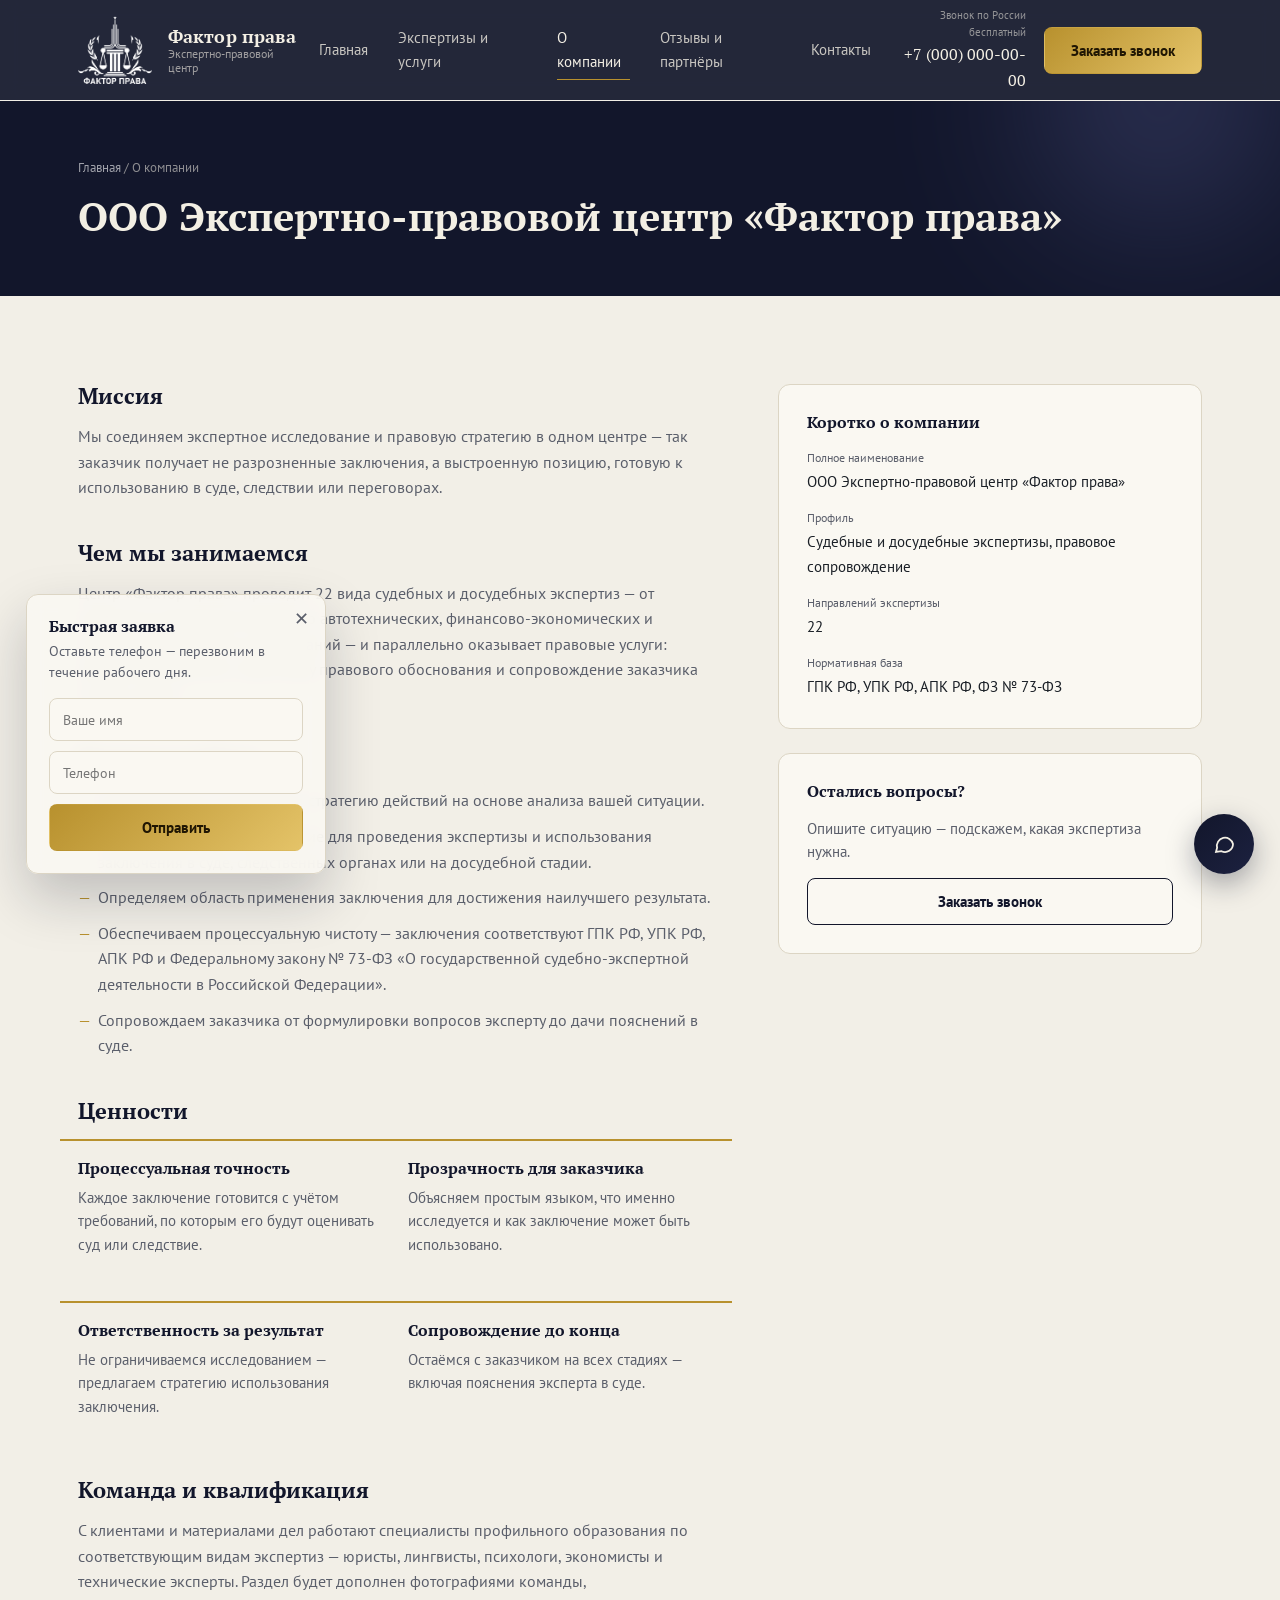
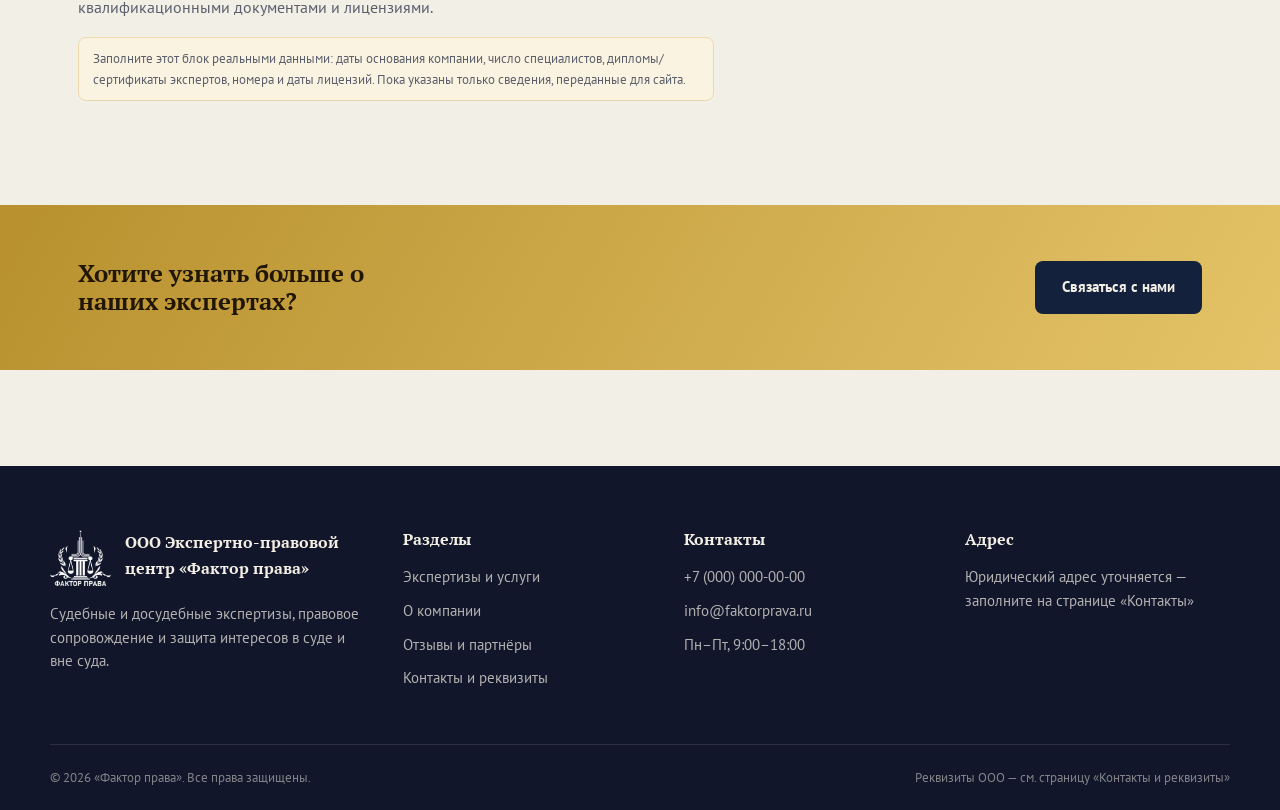
==== about.html @ ec9f04e1 "Add files via upload" ====
<!DOCTYPE html>
<html lang="ru">
<head>
<meta charset="UTF-8">
<meta name="viewport" content="width=device-width, initial-scale=1.0">
<title>О компании — Фактор права</title>
<meta name="description" content="ООО Экспертно-правовой центр «Фактор права» — миссия, ценности и подход к проведению экспертиз и правовому сопровождению.">
<link rel="icon" href="images/logo-black.png">
<link rel="preconnect" href="https://fonts.googleapis.com">
<link href="https://fonts.googleapis.com/css2?family=PT+Serif:wght@400;700&family=PT+Sans:wght@400;700&display=swap" rel="stylesheet">
<link rel="stylesheet" href="css/style.css">
</head>
<body>

<header class="site-header">
  <div class="container">
    <a href="index.html" class="brand">
      <img src="images/logo-white.png" alt="Фактор права">
      <span class="brand-text"><strong>Фактор права</strong><span>Экспертно-правовой центр</span></span>
    </a>
    <nav class="main-nav" id="main-nav">
      <a href="index.html">Главная</a>
      <a href="services.html">Экспертизы и услуги</a>
      <a href="about.html" aria-current="page">О компании</a>
      <a href="reviews.html">Отзывы и партнёры</a>
      <a href="contacts.html">Контакты</a>
      <button class="btn btn-seal nav-cta" data-open-call>Заказать звонок</button>
    </nav>
    <div class="header-actions">
      <div class="header-phone"><small>Звонок по России бесплатный</small>+7 (000) 000-00-00</div>
      <button class="btn btn-seal" data-open-call>Заказать звонок</button>
      <button class="nav-toggle" aria-label="Открыть меню" aria-expanded="false">☰</button>
    </div>
  </div>
</header>

<div class="page-hero">
  <div class="container">
    <div class="crumb"><a href="index.html" style="color:rgba(255,255,255,.6)">Главная</a> / О компании</div>
    <h1>ООО Экспертно-правовой центр «Фактор права»</h1>
  </div>
</div>

<section>
  <div class="container content-grid">
    <div class="prose">
      <h2>Миссия</h2>
      <p>Мы соединяем экспертное исследование и правовую стратегию в одном центре — так заказчик получает не разрозненные заключения, а выстроенную позицию, готовую к использованию в суде, следствии или переговорах.</p>

      <h2>Чем мы занимаемся</h2>
      <p>Центр «Фактор права» проводит 22 вида судебных и досудебных экспертиз — от правового анализа договоров до автотехнических, финансово-экономических и судебно-медицинских исследований — и параллельно оказывает правовые услуги: разработку стратегии, подготовку правового обоснования и сопровождение заказчика на всех этапах.</p>

      <h2>Подход к работе</h2>
      <ul>
        <li>Разрабатываем оптимальную стратегию действий на основе анализа вашей ситуации.</li>
        <li>Готовим правовое обоснование для проведения экспертизы и использования заключения в суде, следственных органах или на досудебной стадии.</li>
        <li>Определяем область применения заключения для достижения наилучшего результата.</li>
        <li>Обеспечиваем процессуальную чистоту — заключения соответствуют ГПК РФ, УПК РФ, АПК РФ и Федеральному закону № 73-ФЗ «О государственной судебно-экспертной деятельности в Российской Федерации».</li>
        <li>Сопровождаем заказчика от формулировки вопросов эксперту до дачи пояснений в суде.</li>
      </ul>

      <h2>Ценности</h2>
      <div class="values-grid">
        <div class="value-card"><h4>Процессуальная точность</h4><p>Каждое заключение готовится с учётом требований, по которым его будут оценивать суд или следствие.</p></div>
        <div class="value-card"><h4>Прозрачность для заказчика</h4><p>Объясняем простым языком, что именно исследуется и как заключение может быть использовано.</p></div>
        <div class="value-card"><h4>Ответственность за результат</h4><p>Не ограничиваемся исследованием — предлагаем стратегию использования заключения.</p></div>
        <div class="value-card"><h4>Сопровождение до конца</h4><p>Остаёмся с заказчиком на всех стадиях — включая пояснения эксперта в суде.</p></div>
      </div>

      <h2>Команда и квалификация</h2>
      <p>С клиентами и материалами дел работают специалисты профильного образования по соответствующим видам экспертиз — юристы, лингвисты, психологи, экономисты и технические эксперты. Раздел будет дополнен фотографиями команды, квалификационными документами и лицензиями.</p>
      <p class="placeholder-note">Заполните этот блок реальными данными: даты основания компании, число специалистов, дипломы/сертификаты экспертов, номера и даты лицензий. Пока указаны только сведения, переданные для сайта.</p>
    </div>

    <aside>
      <div class="side-card">
        <h3>Коротко о компании</h3>
        <dl>
          <dt>Полное наименование</dt>
          <dd>ООО Экспертно-правовой центр «Фактор права»</dd>
          <dt>Профиль</dt>
          <dd>Судебные и досудебные экспертизы, правовое сопровождение</dd>
          <dt>Направлений экспертизы</dt>
          <dd>22</dd>
          <dt>Нормативная база</dt>
          <dd>ГПК РФ, УПК РФ, АПК РФ, ФЗ № 73-ФЗ</dd>
        </dl>
      </div>
      <div class="side-card">
        <h3>Остались вопросы?</h3>
        <p style="color:var(--text-soft); font-size:.92rem; margin-bottom:14px;">Опишите ситуацию — подскажем, какая экспертиза нужна.</p>
        <button class="btn btn-outline btn-block" data-open-call>Заказать звонок</button>
      </div>
    </aside>
  </div>
</section>

<section class="cta-strip">
  <div class="container">
    <h2>Хотите узнать больше о наших экспертах?</h2>
    <a href="contacts.html" class="btn btn-primary" style="background:#14213D;">Связаться с нами</a>
  </div>
</section>

<footer class="site-footer">
  <div class="container footer-top">
    <div>
      <div class="footer-brand">
        <img src="images/logo-white.png" alt="Фактор права">
        <strong>ООО Экспертно-правовой центр «Фактор права»</strong>
      </div>
      <p>Судебные и досудебные экспертизы, правовое сопровождение и защита интересов в суде и вне суда.</p>
    </div>
    <div>
      <h4>Разделы</h4>
      <ul>
        <li><a href="services.html">Экспертизы и услуги</a></li>
        <li><a href="about.html">О компании</a></li>
        <li><a href="reviews.html">Отзывы и партнёры</a></li>
        <li><a href="contacts.html">Контакты и реквизиты</a></li>
      </ul>
    </div>
    <div>
      <h4>Контакты</h4>
      <ul>
        <li>+7 (000) 000-00-00</li>
        <li>info@faktorprava.ru</li>
        <li>Пн–Пт, 9:00–18:00</li>
      </ul>
    </div>
    <div>
      <h4>Адрес</h4>
      <ul><li>Юридический адрес уточняется — заполните на странице «Контакты»</li></ul>
    </div>
  </div>
  <div class="container footer-bottom">
    <span>© 2026 «Фактор права». Все права защищены.</span>
    <span>Реквизиты ООО — см. страницу «Контакты и реквизиты»</span>
  </div>
</footer>

<div class="floating-contact" id="floating-contact">
  <button class="floating-contact-close" id="floating-contact-close" aria-label="Скрыть форму">✕</button>
  <h4>Быстрая заявка</h4>
  <p>Оставьте телефон — перезвоним в течение рабочего дня.</p>
  <form data-demo-form>
    <input type="text" name="name" placeholder="Ваше имя" required>
    <input type="tel" name="phone" placeholder="Телефон" required>
    <button class="btn btn-seal btn-block" type="submit">Отправить</button>
    <div class="form-success"></div>
  </form>
</div>
<button class="floating-contact-tab" id="floating-contact-tab">
  <span class="dot"></span> Оставить заявку
</button>

<div class="quick-dock">
  <div class="chat-panel" id="chat-panel">
    <div class="chat-head">
      <div><strong>Фактор права</strong><span>Обычно отвечаем в течение часа</span></div>
      <button class="chat-close" id="chat-close" aria-label="Закрыть чат">✕</button>
    </div>
    <div class="chat-body">
      <div class="chat-bubble">Здравствуйте! Готовы ответить на вопросы о компании и экспертах.</div>
      <div class="chat-quick">
        <button type="button" id="chat-ask-btn">Задать вопрос</button>
        <button type="button" onclick="location.href='contacts.html'">Телефон и адрес</button>
      </div>
      <form class="chat-callform form-light" id="chat-callform" data-demo-form>
        <div class="field"><label for="c-name">Имя</label><input id="c-name" name="name" required></div>
        <div class="field"><label for="c-phone">Телефон</label><input id="c-phone" name="phone" type="tel" required></div>
        <div class="field"><label for="c-msg">Вопрос</label><textarea id="c-msg" name="message" rows="3"></textarea></div>
        <button class="btn btn-primary btn-block" type="submit">Отправить</button>
        <div class="form-success"></div>
      </form>
    </div>
  </div>
  <button class="dock-btn" id="chat-toggle" aria-label="Открыть чат с центром «Фактор права»">
    <svg width="24" height="24" viewBox="0 0 24 24" fill="none" stroke="currentColor" stroke-width="1.8"><path d="M21 12a8 8 0 0 1-11.5 7.2L4 20l1.1-4.2A8 8 0 1 1 21 12Z"/></svg>
  </button>
</div>

<dialog class="modal" id="call-dialog">
  <div class="modal-inner">
    <div class="modal-head"><h3>Заказать звонок</h3><button class="modal-close" data-close-call aria-label="Закрыть">✕</button></div>
    <p class="modal-lede">Оставьте номер — перезвоним в удобное время.</p>
    <form data-demo-form class="form-light">
      <div class="field"><label for="m-name">Имя</label><input id="m-name" name="name" required></div>
      <div class="field"><label for="m-phone">Телефон</label><input id="m-phone" name="phone" type="tel" required></div>
      <div class="field"><label for="m-time">Удобное время</label><input id="m-time" name="time" placeholder="Например, после 15:00"></div>
      <button class="btn btn-seal btn-block" type="submit">Заказать звонок</button>
      <div class="form-success"></div>
    </form>
  </div>
</dialog>

<script src="js/main.js"></script>
</body>
</html>
---- css/style.css ----
/* =========================================================
   ФАКТОР ПРАВА — design tokens (v2: modernized)
   Ink/ivory/seal + a cool violet accent for a two-tone,
   less monochrome palette. Warm ivory replaces flat white
   on every surface. Motion is used sparingly: a slow gradient
   drift in the hero, on-scroll reveals, and a lifted-card
   hover language.
   ========================================================= */

:root{
  --ink:        #12162B;   /* deep indigo-ink — primary */
  --ink-2:      #1C2140;   /* secondary dark surface */
  --ink-3:      #4B5170;   /* muted ink-grey — supporting text */
  --paper:      #F2EFE7;   /* warm paper background */
  --paper-2:    #E8E3D6;   /* deeper paper, for panels */
  --surface:    #FAF8F2;   /* warm ivory — replaces flat white on cards */
  --line:       #DCD5C4;   /* hairline rule */
  --text:       #1B2027;   /* body ink */
  --text-soft:  #5B5F6B;   /* secondary body text */
  --seal:       #B8912E;   /* bronze/gold seal accent */
  --seal-light: #E4C368;
  --seal-dark:  #8F6E1F;
  --accent:     #5B62B8;   /* cool violet-indigo — secondary accent */
  --accent-light: #8890E0;
  --cream:      #F3EFE4;   /* warm off-white for text on dark surfaces */

  --serif: "PT Serif", "Georgia", serif;
  --sans:  "PT Sans", "Arial", sans-serif;

  --container: 1180px;
  --radius: 12px;
  --radius-sm: 8px;
}

*, *::before, *::after{ box-sizing: border-box; }
html{ scroll-behavior: smooth; }
body{
  margin:0;
  font-family: var(--sans);
  color: var(--text);
  background: var(--paper);
  line-height: 1.6;
  -webkit-font-smoothing: antialiased;
}
img{ max-width:100%; display:block; }
a{ color: inherit; text-decoration:none; }
ul{ margin:0; padding:0; list-style:none; }
h1,h2,h3,h4{ font-family: var(--serif); font-weight:700; margin:0; color: var(--ink); line-height:1.2; }
p{ margin:0 0 1em; }
p:last-child{ margin-bottom:0; }

:focus-visible{
  outline: 2px solid var(--seal);
  outline-offset: 3px;
}

@media (prefers-reduced-motion: reduce){
  *{ animation-duration: 0.001ms !important; transition-duration: 0.001ms !important; scroll-behavior:auto !important; }
}

.container{
  max-width: var(--container);
  margin: 0 auto;
  padding: 0 28px;
}

.eyebrow-num{
  font-family: var(--serif);
  color: var(--seal);
  font-size: 0.95rem;
  letter-spacing: 0.02em;
}

/* ---------- Scroll reveal (JS adds .reveal on load, .is-visible on intersect) ---------- */
.reveal{
  opacity: 0;
  transform: translateY(22px);
  transition: opacity .6s ease, transform .6s ease;
}
.reveal.is-visible{ opacity:1; transform:none; }
@media print{ .reveal{ opacity:1 !important; transform:none !important; } }

/* ---------- Buttons ---------- */
.btn{
  display:inline-flex;
  align-items:center;
  gap:10px;
  padding: 13px 26px;
  border-radius: var(--radius-sm);
  font-family: var(--sans);
  font-size: 0.95rem;
  font-weight: 700;
  border: 1px solid transparent;
  cursor:pointer;
  transition: background .18s ease, color .18s ease, border-color .18s ease, transform .18s ease, box-shadow .18s ease;
  white-space: nowrap;
}
.btn-primary{ background: linear-gradient(135deg, var(--ink), var(--ink-2)); color: var(--cream); }
.btn-primary:hover{ transform: translateY(-2px); box-shadow: 0 10px 24px rgba(18,22,43,.28); }
.btn-seal{ background: linear-gradient(135deg, var(--seal), var(--seal-light)); color: #201603; }
.btn-seal:hover{ transform: translateY(-2px); box-shadow: 0 10px 24px rgba(184,145,46,.35); }
.btn-outline{ background: transparent; color: var(--ink); border-color: var(--ink); }
.btn-outline:hover{ background: var(--ink); color: var(--cream); transform: translateY(-2px); }
.btn-outline-light{ background: transparent; color: var(--cream); border-color: rgba(243,239,228,.5); }
.btn-outline-light:hover{ background: rgba(243,239,228,.12); border-color: var(--cream); transform: translateY(-2px); }
.btn-block{ width:100%; justify-content:center; }

/* ---------- Header ---------- */
.site-header{
  position: sticky;
  top:0;
  z-index: 500;
  background: transparent;
  border-bottom: 1px solid rgba(243,239,228,.1);
}
/* Blur lives on a pseudo-element (not the header itself) so it doesn't
   become a containing block for the fixed-position mobile nav inside it. */
.site-header::before{
  content:"";
  position:absolute; inset:0; z-index:-1;
  background: rgba(18,22,43,.92);
  backdrop-filter: blur(10px);
}
.site-header .container{
  display:flex;
  align-items:center;
  justify-content:space-between;
  gap: 20px;
  height: 100px;
}
.brand{
  display:flex;
  align-items:center;
  gap:16px;
  color: var(--cream);
}
.brand img{ height: 68px; width:auto; transition: transform .25s ease; }
.brand:hover img{ transform: scale(1.04); }
.brand-text{ font-family: var(--serif); line-height:1.15; }
.brand-text strong{ display:block; font-size:1.15rem; letter-spacing:.01em; }
.brand-text span{ display:block; font-family: var(--sans); font-size: .74rem; color: rgba(243,239,228,.6); }

.main-nav{ display:flex; align-items:center; gap: 30px; }
.main-nav a{
  color: rgba(243,239,228,.8);
  font-size: .93rem;
  padding: 6px 0;
  border-bottom: 1px solid transparent;
  transition: color .15s ease, border-color .15s ease;
}
.main-nav a:hover, .main-nav a[aria-current="page"]{ color: var(--cream); border-color: var(--seal); }

.header-actions{ display:flex; align-items:center; gap: 18px; }
.header-phone{ color: var(--cream); font-family: var(--serif); font-size: 1.02rem; text-align:right; }
.header-phone small{ display:block; font-family: var(--sans); font-size:.68rem; color: rgba(243,239,228,.55); }

.nav-cta{ display:none; }

.nav-toggle{
  display:none;
  background:none; border:1px solid rgba(243,239,228,.4);
  width:44px; height:44px; border-radius: var(--radius-sm);
  color: var(--cream); font-size:1.3rem; cursor:pointer;
}

@media (max-width: 980px){
  .main-nav{
    position:fixed; inset: 100px 0 0 0;
    background: var(--ink);
    flex-direction:column;
    align-items:flex-start;
    padding: 28px;
    gap: 6px;
    transform: translateX(100%);
    transition: transform .25s ease;
    overflow-y:auto;
  }
  .main-nav.is-open{ transform: translateX(0); }
  .main-nav a{ width:100%; padding: 14px 0; border-bottom: 1px solid rgba(243,239,228,.1); font-size:1.05rem; }
  .header-phone{ display:none; }
  .header-actions .btn-seal{ display:none; }
  .nav-toggle{ display:block; }
  .brand-text{ display:none; }
  .nav-cta{ display:block !important; margin-top:22px; }
}

/* ---------- Footer ---------- */
.site-footer{
  background: var(--ink);
  color: rgba(243,239,228,.72);
  margin-top: 96px;
}
.footer-top{
  padding: 64px 0 44px;
  display:grid;
  grid-template-columns: 1.3fr 1fr 1fr 1.1fr;
  gap: 40px;
  border-bottom: 1px solid rgba(243,239,228,.12);
}
.footer-top h4{ color: var(--cream); font-size: 1rem; margin-bottom: 16px; }
.footer-brand{ display:flex; gap:14px; align-items:flex-start; margin-bottom: 16px; }
.footer-brand img{ height: 56px; }
.footer-brand strong{ display:block; color:var(--cream); font-family: var(--serif); }
.footer-top p{ font-size: .92rem; }
.footer-top ul li{ margin-bottom: 10px; font-size: .92rem; }
.footer-top ul a:hover{ color: var(--cream); }
.footer-bottom{
  padding: 22px 0;
  display:flex; justify-content:space-between; gap: 12px; flex-wrap:wrap;
  font-size: .82rem; color: rgba(243,239,228,.5);
}
@media (max-width: 900px){
  .footer-top{ grid-template-columns: 1fr 1fr; }
}
@media (max-width: 560px){
  .footer-top{ grid-template-columns: 1fr; }
}

/* ---------- Hero ---------- */
.hero{
  position:relative;
  background: var(--ink);
  color: var(--cream);
  overflow:hidden;
  padding: 96px 0 80px;
}
.hero::before, .hero::after{
  content:""; position:absolute; border-radius:50%;
  filter: blur(90px); opacity:.4; pointer-events:none; z-index:0;
  animation: heroDrift 22s ease-in-out infinite alternate;
}
.hero::before{
  width:460px; height:460px; top:-140px; left:-100px;
  background: radial-gradient(circle, var(--seal-light), transparent 70%);
}
.hero::after{
  width:420px; height:420px; bottom:-160px; right:6%;
  background: radial-gradient(circle, var(--accent-light), transparent 70%);
  animation-delay: -11s;
}
@keyframes heroDrift{
  from{ transform: translate(0,0) scale(1); }
  to{ transform: translate(50px, 34px) scale(1.18); }
}
.hero-motif{
  position:absolute; inset:0;
  opacity:.14;
  pointer-events:none;
  z-index:0;
  transition: transform .3s ease-out;
}
.hero-inner{
  position:relative;
  z-index:1;
  display:grid;
  grid-template-columns: 1.1fr 0.7fr;
  gap: 60px;
  align-items:end;
}
.hero-kicker{
  display:flex; align-items:center; gap: 12px;
  font-size:.85rem; color: rgba(243,239,228,.65);
  margin-bottom: 22px;
  padding-left: 2px;
}
.hero-kicker .rule{ width:36px; height:1px; background: var(--seal-light); }
.hero h1{
  color: var(--cream);
  font-size: clamp(2.1rem, 4vw, 3.1rem);
  max-width: 15ch;
  margin-bottom: 22px;
}
.hero-lede{
  color: rgba(243,239,228,.78);
  font-size: 1.08rem;
  max-width: 46ch;
  margin-bottom: 34px;
}
.hero-cta{ display:flex; gap: 16px; flex-wrap:wrap; margin-bottom: 44px;}
.hero-stats{
  display:flex; gap: 44px; border-top: 1px solid rgba(243,239,228,.16); padding-top: 26px;
}
.hero-stat b{ display:block; font-family: var(--serif); font-size: 1.7rem; color: var(--cream); background: linear-gradient(90deg, var(--seal-light), var(--cream)); -webkit-background-clip:text; background-clip:text; }
.hero-stat span{ font-size: .82rem; color: rgba(243,239,228,.58); }
.hero-panel{
  position: sticky;
  top: 118px;
  border: 1px solid rgba(243,239,228,.18);
  border-radius: var(--radius);
  padding: 30px;
  background: rgba(243,239,228,.06);
  backdrop-filter: blur(6px);
  box-shadow: 0 30px 60px rgba(0,0,0,.25);
}
.hero-panel h3{ color:var(--cream); font-size:1.15rem; margin-bottom:14px; }
.hero-panel p{ color: rgba(243,239,228,.7); font-size:.94rem; }
.hero-panel form{ margin-top: 18px; display:flex; flex-direction:column; gap:12px; }

@media (max-width: 900px){
  .hero-inner{ grid-template-columns: 1fr; }
  .hero-stats{ flex-wrap:wrap; row-gap:20px; }
  .hero-panel{ position:static; }
}

/* ---------- Section scaffolding ---------- */
section{ padding: 88px 0; }
.section-head{
  display:flex; justify-content:space-between; align-items:flex-end; gap: 30px;
  margin-bottom: 48px;
}
.section-head h2{ font-size: clamp(1.6rem, 2.6vw, 2.1rem); max-width: 20ch; }
.section-lede{ color: var(--text-soft); max-width: 42ch; font-size: 1rem; }
.section-dark{ background: var(--ink-2); color: rgba(243,239,228,.86); }
.section-dark h2, .section-dark h3{ color: var(--cream); }
.section-dark .section-lede{ color: rgba(243,239,228,.62); }
.section-paper2{ background: var(--paper-2); }

@media (max-width: 760px){
  .section-head{ flex-direction:column; align-items:flex-start; gap:14px; }
}

/* ---------- Directions grid (home) ---------- */
.directions-grid{
  display:grid;
  grid-template-columns: repeat(3, 1fr);
  gap: 22px;
}
.direction-card{
  position:relative;
  overflow:hidden;
  background: var(--surface);
  border: 1px solid var(--line);
  border-radius: var(--radius);
  padding: 32px 28px;
  display:flex;
  flex-direction:column;
  gap: 16px;
  transition: transform .28s ease, box-shadow .28s ease, border-color .28s ease;
}
.direction-card::before{
  content:""; position:absolute; top:0; left:0; right:0; height:3px;
  background: linear-gradient(90deg, var(--seal), var(--accent));
  transform: scaleX(0); transform-origin:left; transition: transform .3s ease;
}
.direction-card:hover{
  transform: translateY(-6px);
  box-shadow: 0 22px 44px rgba(18,22,43,.14);
  border-color: transparent;
}
.direction-card:hover::before{ transform: scaleX(1); }
.direction-card .icon{ color: var(--seal); }
.direction-card h3{ font-size: 1.05rem; }
.direction-card p{ color: var(--text-soft); font-size: .92rem; }
.direction-card .go{ margin-top:auto; font-size: .84rem; color: var(--ink); font-weight:700; transition: gap .2s ease; }
@media (max-width: 860px){ .directions-grid{ grid-template-columns: repeat(2,1fr);} }
@media (max-width: 560px){ .directions-grid{ grid-template-columns: 1fr;} }

/* ---------- Advantages ---------- */
.advantages{
  display:grid; grid-template-columns: repeat(5, 1fr); gap: 0;
  border-top:1px solid rgba(243,239,228,.15);
}
.advantage{
  padding: 30px 22px 0;
  border-left: 1px solid rgba(243,239,228,.15);
  transition: transform .25s ease;
}
.advantage:hover{ transform: translateY(-4px); }
.advantage:first-child{ border-left:none; padding-left:0; }
.advantage .num{ font-family: var(--serif); color: var(--seal-light); font-size:1.1rem; display:block; margin-bottom:14px; }
.advantage h4{ color:var(--cream); font-size:.98rem; margin-bottom:10px; }
.advantage p{ font-size:.88rem; color: rgba(243,239,228,.6); }
@media (max-width: 980px){ .advantages{ grid-template-columns: repeat(2,1fr); } .advantage{border-left:none; border-top:1px solid rgba(243,239,228,.15); padding:26px 0 0;} }

/* ---------- Testimonials ---------- */
.testimonials{ display:grid; grid-template-columns: repeat(3,1fr); gap: 28px; }
.testimonial{
  background: var(--surface); border: 1px solid var(--line); border-radius: var(--radius); padding: 30px;
  transition: transform .25s ease, box-shadow .25s ease;
}
.testimonial:hover{ transform: translateY(-4px); box-shadow: 0 18px 36px rgba(18,22,43,.1); }
.testimonial p{ font-size: .95rem; color: var(--text); font-style:italic; margin-bottom: 20px; }
.testimonial-author{ display:flex; justify-content:space-between; align-items:baseline; border-top: 1px solid var(--line); padding-top:14px; }
.testimonial-author strong{ font-family: var(--serif); font-size:.95rem; }
.testimonial-author span{ font-size:.8rem; color: var(--text-soft); }
@media (max-width: 900px){ .testimonials{ grid-template-columns: 1fr; } }

/* ---------- Registry list (services) ---------- */
.registry-nav{
  display:flex; flex-wrap:wrap; gap:10px 22px;
  padding: 18px 0 34px;
  border-bottom: 1px solid var(--line);
  margin-bottom: 10px;
}
.registry-nav a{ font-size:.86rem; color: var(--text-soft); border-bottom:1px solid transparent; transition: color .15s ease; }
.registry-nav a:hover{ color: var(--ink); border-color: var(--seal); }

.registry-group{ padding-top: 56px; }
.registry-group:first-of-type{ padding-top: 8px; }
.registry-group > h2{ font-size: 1.3rem; margin-bottom: 6px; }
.registry-group > .section-lede{ margin-bottom: 26px; }

.registry-item{
  border-bottom: 1px solid var(--line);
  transition: background .2s ease;
  border-radius: var(--radius-sm);
}
.registry-item:hover{ background: rgba(184,145,46,.05); }
.registry-item summary{
  list-style:none;
  cursor:pointer;
  padding: 26px 14px;
  margin: 0 -14px;
  display:grid;
  grid-template-columns: 64px 1fr 24px;
  gap: 22px;
  align-items:start;
}
.registry-item summary::-webkit-details-marker{ display:none; }
.registry-item .idx{ font-family: var(--serif); color: var(--seal); font-size: 1.15rem; }
.registry-item h3{ font-size: 1.08rem; margin-bottom: 8px; }
.registry-item .short{ color: var(--text-soft); font-size: .93rem; }
.registry-item .chev{
  width:24px; height:24px; border:1px solid var(--line); border-radius:50%;
  display:flex; align-items:center; justify-content:center; color: var(--ink);
  transition: transform .2s ease, background .2s ease;
  margin-top: 2px;
}
.registry-item[open] .chev{ transform: rotate(45deg); background: linear-gradient(135deg, var(--seal), var(--seal-light)); color:#201603; border-color: transparent; }
.registry-body{
  padding: 0 14px 32px 100px;
  margin: 0 -14px;
  display:grid;
  grid-template-columns: repeat(3, 1fr);
  gap: 26px;
  animation: fadeSlideIn .3s ease;
}
@keyframes fadeSlideIn{ from{ opacity:0; transform: translateY(-6px);} to{ opacity:1; transform:none; } }
.registry-body div h4{
  font-family: var(--sans); font-weight:700; font-size:.78rem; text-transform:none;
  color: var(--ink); margin-bottom:8px; letter-spacing:.01em;
}
.registry-body div h4 .tag{ color: var(--seal); }
.registry-body p{ font-size: .89rem; color: var(--text-soft); }

@media (max-width: 760px){
  .registry-item summary{ grid-template-columns: 40px 1fr 24px; gap:14px; }
  .registry-body{ grid-template-columns: 1fr; padding-left: 54px; gap:18px; }
}

/* ---------- Generic content page layout (about/contacts) ---------- */
.page-hero{
  background: var(--ink); color: var(--cream);
  padding: 56px 0;
  position: relative;
  overflow: hidden;
}
.page-hero::before{
  content:""; position:absolute; width:360px; height:360px; border-radius:50%;
  top:-180px; right:-60px; filter: blur(80px); opacity:.35;
  background: radial-gradient(circle, var(--accent-light), transparent 70%);
}
.page-hero .container{ position:relative; }
.page-hero .crumb{ font-size:.82rem; color: rgba(243,239,228,.55); margin-bottom:14px; }
.page-hero h1{ color: var(--cream); font-size: clamp(1.8rem, 3.4vw, 2.5rem); }

.content-grid{ display:grid; grid-template-columns: 1.5fr 1fr; gap: 64px; }
.content-grid .prose h2{ font-size:1.35rem; margin: 40px 0 14px; }
.content-grid .prose h2:first-child{ margin-top:0; }
.content-grid .prose p{ color: var(--text-soft); margin-bottom:16px; }
.content-grid .prose ul{ margin: 0 0 16px; }
.content-grid .prose li{ position:relative; padding-left:20px; color: var(--text-soft); margin-bottom:10px; }
.content-grid .prose li::before{ content:"—"; position:absolute; left:0; color: var(--seal); }

.side-card{ background: var(--surface); border:1px solid var(--line); border-radius: var(--radius); padding: 28px; margin-bottom: 24px; }
.side-card h3{ font-size: 1rem; margin-bottom: 16px; }
.side-card dl{ margin:0; }
.side-card dt{ font-size: .78rem; color: var(--text-soft); margin-top:14px; }
.side-card dt:first-child{ margin-top:0; }
.side-card dd{ margin:2px 0 0; font-size:.95rem; }
.placeholder-note{
  font-size:.82rem; color: var(--seal-dark); background: #FBF3E1; border:1px solid #ECD9AC;
  border-radius: var(--radius-sm);
  padding:10px 14px; margin-top:16px;
}

@media (max-width: 900px){ .content-grid{ grid-template-columns: 1fr; } }

/* Team/values grid on about */
.values-grid{ display:grid; grid-template-columns: repeat(2,1fr); gap: 24px; margin-top: 8px;}
.value-card{
  border-top: 2px solid var(--seal); padding: 18px 18px 4px; margin: 0 -18px;
  border-radius: 0 0 var(--radius-sm) var(--radius-sm);
  transition: background .2s ease;
}
.value-card:hover{ background: rgba(184,145,46,.06); }
.value-card h4{ font-size: 1rem; margin-bottom: 8px; }
.value-card p{ color: var(--text-soft); font-size: .92rem; }
@media (max-width: 640px){ .values-grid{ grid-template-columns: 1fr; } }

/* ---------- Forms ---------- */
.field{ display:flex; flex-direction:column; gap:6px; }
.field label{ font-size:.8rem; color: rgba(243,239,228,.7); }
.field input, .field textarea, .field select{
  background: rgba(243,239,228,.07);
  border: 1px solid rgba(243,239,228,.28);
  color: var(--cream);
  padding: 12px 14px;
  font-family: var(--sans);
  font-size: .92rem;
  border-radius: var(--radius-sm);
}
.field input::placeholder, .field textarea::placeholder{ color: rgba(243,239,228,.4); }
.field input:focus, .field textarea:focus, .field select:focus{ outline:2px solid var(--seal-light); border-color: var(--seal-light); }

/* Light-surface form variant (used on ivory cards) */
.form-light .field label{ color: var(--text-soft); }
.form-light .field input, .form-light .field textarea, .form-light .field select{
  background: var(--paper); border: 1px solid var(--line); color: var(--text);
}
.form-light .field input:focus, .form-light .field textarea:focus{ outline:2px solid var(--seal); border-color: var(--seal); }

.form-note{ font-size:.78rem; color: var(--text-soft); }
.form-success{
  display:none; background:#E9F2E7; border:1px solid #B9D8B9; color:#245A24;
  border-radius: var(--radius-sm);
  padding:12px 14px; font-size:.88rem; margin-top:14px;
}
.form-success.is-visible{ display:block; }

/* ---------- Contact form section (contacts page) ---------- */
.contact-form-panel{ background: var(--ink); color: var(--cream); padding: 44px; border-radius: var(--radius); }
.contact-form-panel h3{ color: var(--cream); margin-bottom:8px; }
.contact-form-panel .section-lede{ color: rgba(243,239,228,.62); margin-bottom: 26px; }
.form-grid{ display:grid; grid-template-columns: 1fr 1fr; gap: 18px; }
.form-grid .full{ grid-column: 1 / -1; }
@media (max-width:640px){ .form-grid{ grid-template-columns: 1fr; } .contact-form-panel{ padding: 28px 22px; } }

/* ---------- Map placeholder ---------- */
.map-placeholder{
  height: 340px; border: 1px solid var(--line); border-radius: var(--radius); background:
    repeating-linear-gradient(45deg, var(--paper-2), var(--paper-2) 10px, var(--paper) 10px, var(--paper) 20px);
  display:flex; align-items:center; justify-content:center; color: var(--text-soft); font-size:.9rem; text-align:center; padding: 20px;
}

/* ---------- CTA strip ---------- */
.cta-strip{
  background: linear-gradient(120deg, var(--seal), var(--seal-light));
  color:#201603; padding: 54px 0; text-align:left;
}
.cta-strip .container{ display:flex; align-items:center; justify-content:space-between; gap:24px; flex-wrap:wrap; }
.cta-strip h2{ color:#201603; font-size:1.5rem; max-width:24ch; }
@media (max-width:760px){ .cta-strip .container{ flex-direction:column; align-items:flex-start; } }

/* ---------- Floating quick-contact + chat widget ---------- */
.quick-dock{
  position: fixed; right: 26px; bottom: 26px; z-index: 600;
  display:flex; flex-direction:column; align-items:flex-end; gap:12px;
}
.dock-btn{
  width:60px; height:60px; border-radius:50%;
  background: linear-gradient(135deg, var(--ink), var(--ink-2)); color: var(--cream);
  display:flex; align-items:center; justify-content:center;
  border:none; cursor:pointer; box-shadow: 0 10px 28px rgba(18,22,43,.35);
  transition: transform .2s ease, box-shadow .2s ease;
}
.dock-btn:hover{ transform: translateY(-3px) scale(1.04); box-shadow: 0 16px 34px rgba(18,22,43,.4); }

.chat-panel{
  position: fixed; right: 26px; bottom: 100px; z-index: 601;
  width: 340px; max-width: calc(100vw - 40px);
  background: var(--surface); border:1px solid var(--line); border-radius: var(--radius);
  box-shadow: 0 24px 60px rgba(18,22,43,.28);
  display:none; flex-direction:column; overflow:hidden;
  transform: translateY(12px); opacity:0; transition: transform .22s ease, opacity .22s ease;
}
.chat-panel.is-open{ display:flex; transform:none; opacity:1; }
.chat-head{
  background: linear-gradient(135deg, var(--ink), var(--ink-2)); color: var(--cream); padding: 16px 18px;
  display:flex; align-items:center; justify-content:space-between; gap:10px;
}
.chat-head strong{ font-family: var(--serif); font-size: .98rem; display:block; }
.chat-head span{ font-size:.76rem; color: rgba(243,239,228,.6); }
.chat-close{ background:none; border:none; color: var(--cream); font-size:1.2rem; cursor:pointer; line-height:1; }
.chat-body{ padding: 18px; display:flex; flex-direction:column; gap:14px; max-height: 60vh; overflow-y:auto; }
.chat-bubble{ background: var(--paper-2); padding: 12px 14px; font-size:.88rem; border-radius: 4px var(--radius) var(--radius) var(--radius); max-width: 92%; }
.chat-quick{ display:flex; flex-wrap:wrap; gap:8px; }
.chat-quick button{
  background: var(--surface); border:1px solid var(--line); padding: 8px 12px; font-size:.8rem; cursor:pointer; border-radius: 20px;
  color: var(--ink); transition: border-color .15s ease, color .15s ease;
}
.chat-quick button:hover{ border-color: var(--seal); color: var(--seal-dark); }
.chat-callform{ display:none; flex-direction:column; gap:10px; }
.chat-callform.is-visible{ display:flex; }

/* ---------- Floating contact card (persistent, opposite corner from chat) ---------- */
.floating-contact{
  position: fixed; left: 26px; bottom: 26px; z-index: 599;
  width: 300px; max-width: calc(100vw - 40px);
  background: rgba(250,248,242,.92); backdrop-filter: blur(10px);
  border: 1px solid var(--line); border-radius: var(--radius);
  box-shadow: 0 24px 54px rgba(18,22,43,.22);
  padding: 22px;
  transform: translateY(24px) scale(.98); opacity:0; pointer-events:none;
  transition: transform .3s ease, opacity .3s ease;
}
.floating-contact.is-visible{ transform:none; opacity:1; pointer-events:auto; }
.floating-contact h4{ font-size: 1rem; margin-bottom:4px; }
.floating-contact p{ font-size:.85rem; color: var(--text-soft); margin-bottom:14px; }
.floating-contact-close{
  position:absolute; top:10px; right:10px; background:none; border:none; cursor:pointer;
  color: var(--text-soft); font-size:1.1rem; line-height:1; width:28px; height:28px;
}
.floating-contact form{ display:flex; flex-direction:column; gap:10px; }
.floating-contact input{
  background: var(--surface); border:1px solid var(--line); border-radius: var(--radius-sm);
  padding: 11px 13px; font-family: var(--sans); font-size:.9rem; color: var(--text);
}
.floating-contact input:focus{ outline:2px solid var(--seal); border-color: var(--seal); }

.floating-contact-tab{
  position: fixed; left: 26px; bottom: 26px; z-index: 598;
  background: linear-gradient(135deg, var(--seal), var(--seal-light)); color:#201603;
  border:none; border-radius: 999px; padding: 14px 22px 14px 18px;
  font-family: var(--sans); font-weight:700; font-size:.88rem; cursor:pointer;
  display:flex; align-items:center; gap:8px;
  box-shadow: 0 12px 30px rgba(184,145,46,.35);
  transform: translateY(0); opacity:1; transition: transform .3s ease, opacity .3s ease;
}
.floating-contact-tab.is-hidden{ transform: translateY(24px); opacity:0; pointer-events:none; }
.floating-contact-tab .dot{
  width:8px; height:8px; border-radius:50%; background:#201603; opacity:.55;
  animation: pulseDot 1.8s ease-in-out infinite;
}
@keyframes pulseDot{ 0%,100%{ opacity:.35; transform:scale(1);} 50%{ opacity:.9; transform:scale(1.3);} }

@media (max-width: 640px){
  .floating-contact, .floating-contact-tab{ left: 16px; bottom: 16px; }
  .floating-contact{ width: calc(100vw - 32px); }
}

/* ---------- Dialog (order-a-call) ---------- */
dialog.modal{
  border:none; padding:0; max-width: 420px; width: calc(100vw - 40px);
  border-radius: var(--radius);
  box-shadow: 0 30px 70px rgba(18,22,43,.4);
}
dialog.modal::backdrop{ background: rgba(18,22,43,.6); backdrop-filter: blur(2px); }
.modal-inner{ background: var(--surface); padding: 32px; border-radius: var(--radius); }
.modal-head{ display:flex; justify-content:space-between; align-items:flex-start; margin-bottom: 6px; gap: 16px;}
.modal-head h3{ font-size: 1.2rem; }
.modal-close{ background:none; border:none; font-size:1.3rem; cursor:pointer; color: var(--text-soft); line-height:1; }
.modal-lede{ color: var(--text-soft); font-size:.9rem; margin-bottom: 20px; }
.modal-inner form{ display:flex; flex-direction:column; gap:14px; }

/* ---------- Utility ---------- */
.text-center{ text-align:center; }
.mt-0{ margin-top:0; }
.small-print{ font-size:.78rem; color: var(--text-soft); }
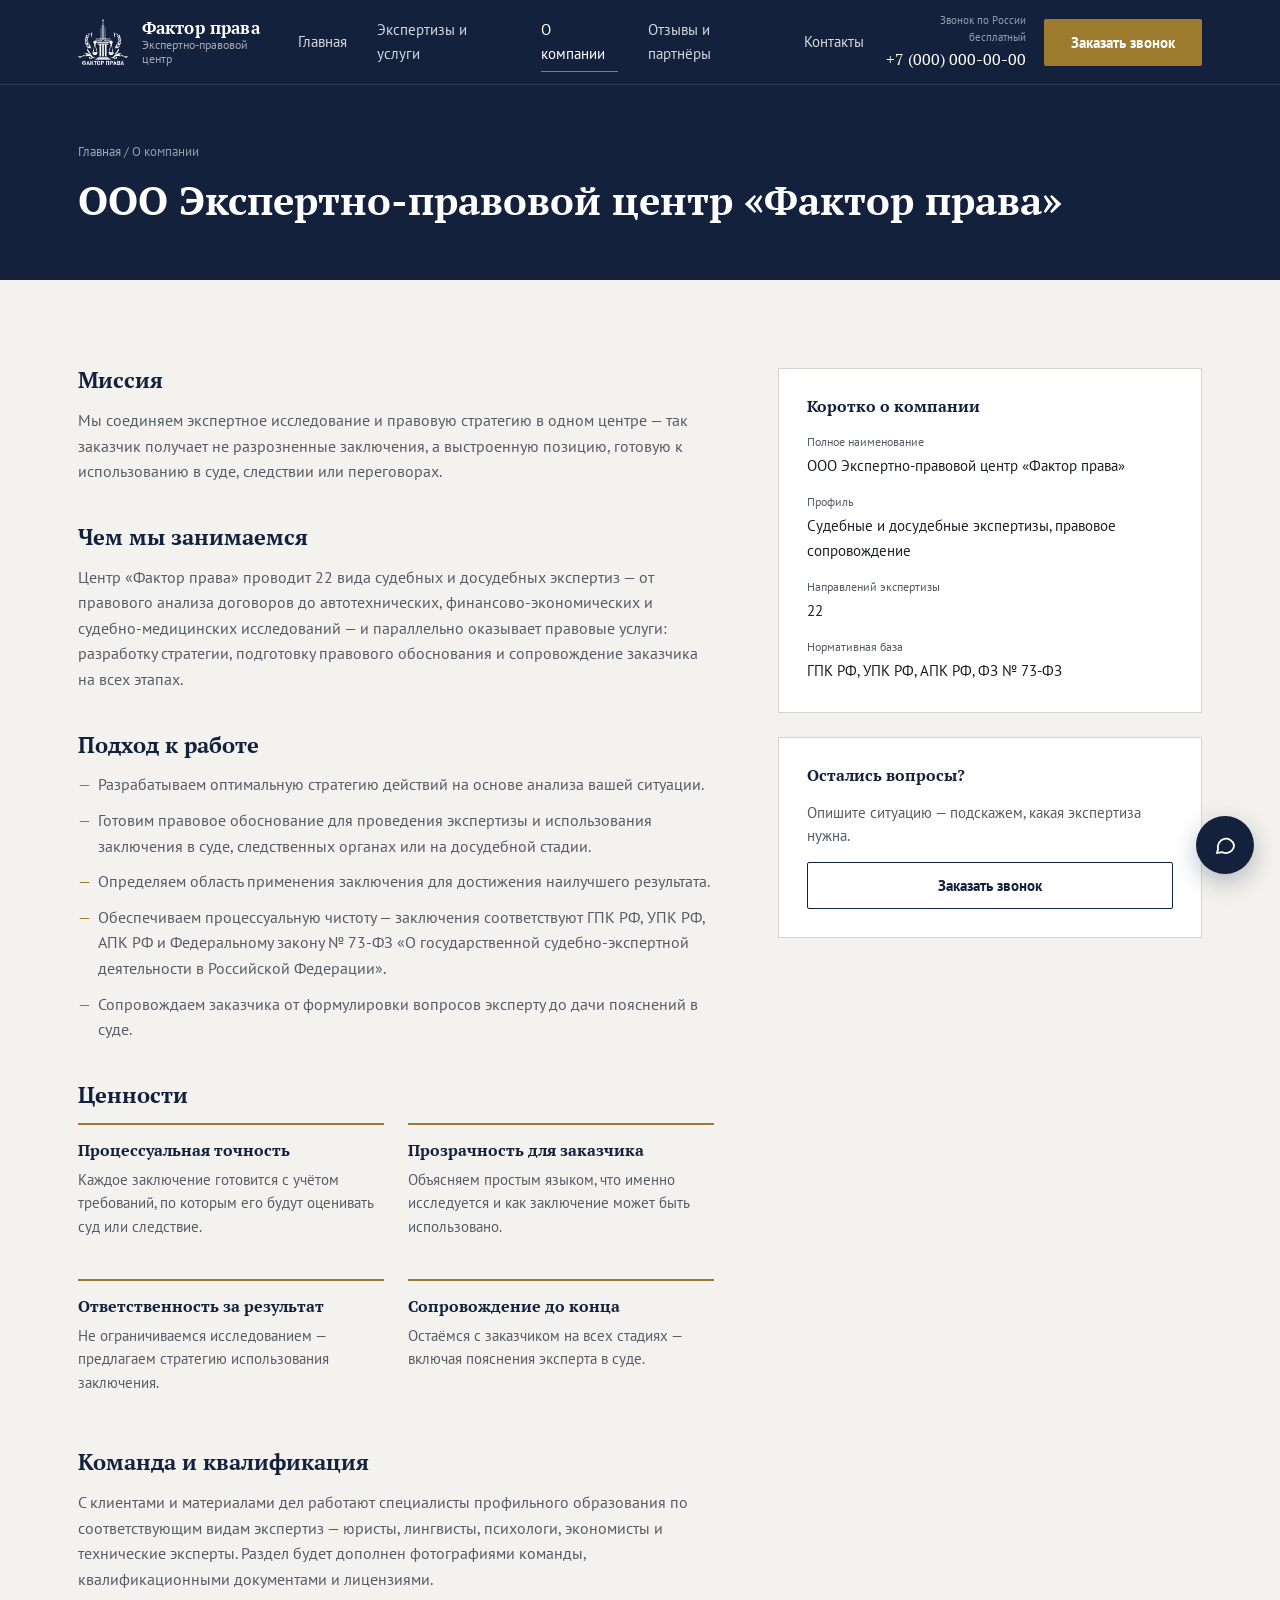
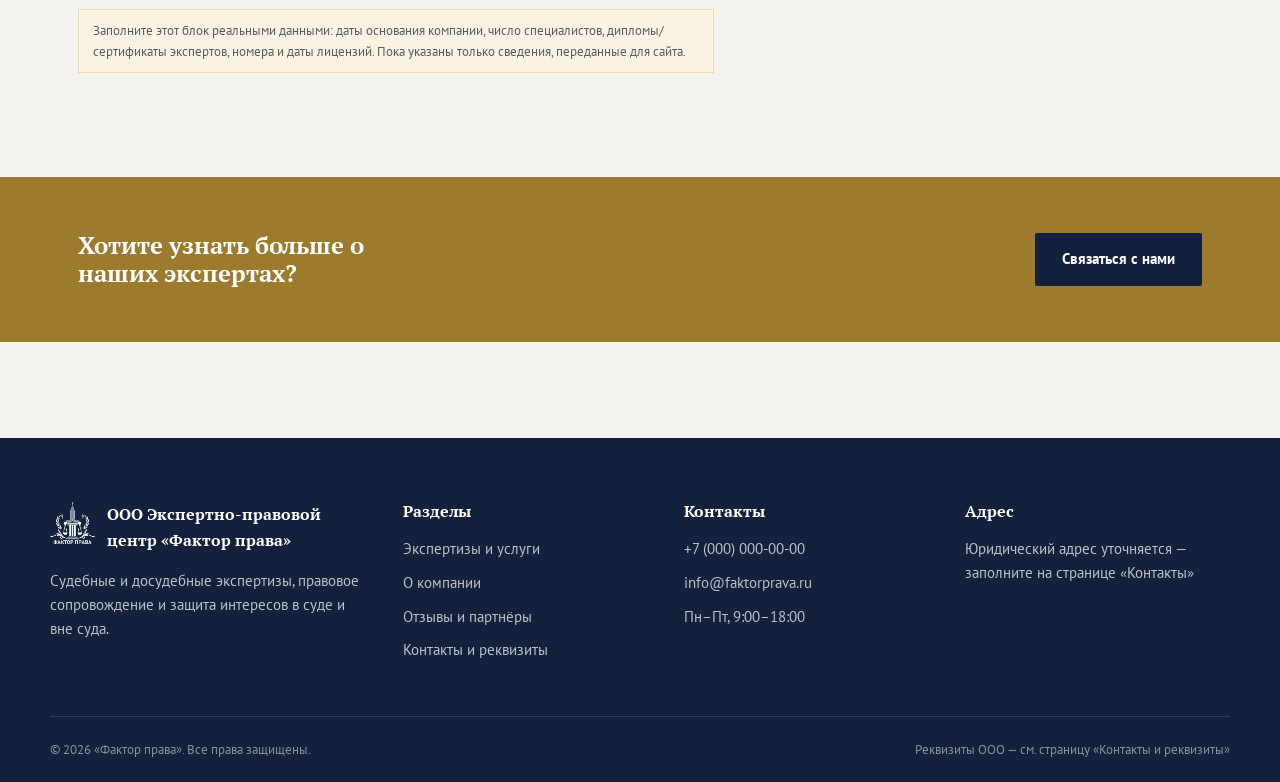
==== commit 60f42639: "Add files via upload Signed-off-by: basil <mataba75@gmail.com>" ====
--- a/about.html
+++ b/about.html
@@ -139,21 +139,6 @@
   </div>
 </footer>
 
-<div class="floating-contact" id="floating-contact">
-  <button class="floating-contact-close" id="floating-contact-close" aria-label="Скрыть форму">✕</button>
-  <h4>Быстрая заявка</h4>
-  <p>Оставьте телефон — перезвоним в течение рабочего дня.</p>
-  <form data-demo-form>
-    <input type="text" name="name" placeholder="Ваше имя" required>
-    <input type="tel" name="phone" placeholder="Телефон" required>
-    <button class="btn btn-seal btn-block" type="submit">Отправить</button>
-    <div class="form-success"></div>
-  </form>
-</div>
-<button class="floating-contact-tab" id="floating-contact-tab">
-  <span class="dot"></span> Оставить заявку
-</button>
-
 <div class="quick-dock">
   <div class="chat-panel" id="chat-panel">
     <div class="chat-head">
--- a/css/style.css
+++ b/css/style.css
@@ -1,35 +1,28 @@
 /* =========================================================
-   ФАКТОР ПРАВА — design tokens (v2: modernized)
-   Ink/ivory/seal + a cool violet accent for a two-tone,
-   less monochrome palette. Warm ivory replaces flat white
-   on every surface. Motion is used sparingly: a slow gradient
-   drift in the hero, on-scroll reveals, and a lifted-card
-   hover language.
+   ФАКТОР ПРАВА — design tokens
+   Ink/paper/seal palette drawn from the company's own mark:
+   a column, scales and a laurel — an official, documentary
+   register rather than a generic corporate template.
    ========================================================= */
 
 :root{
-  --ink:        #12162B;   /* deep indigo-ink — primary */
-  --ink-2:      #1C2140;   /* secondary dark surface */
-  --ink-3:      #4B5170;   /* muted ink-grey — supporting text */
-  --paper:      #F2EFE7;   /* warm paper background */
-  --paper-2:    #E8E3D6;   /* deeper paper, for panels */
-  --surface:    #FAF8F2;   /* warm ivory — replaces flat white on cards */
-  --line:       #DCD5C4;   /* hairline rule */
+  --ink:        #14213D;   /* deep navy — primary */
+  --ink-2:      #2B3A54;   /* slate navy — secondary surfaces */
+  --ink-3:      #4B5A72;   /* muted navy-grey — supporting text on dark */
+  --paper:      #F3F2EE;   /* cool paper background */
+  --paper-2:    #EAE8E1;   /* slightly deeper paper, for panels */
+  --line:       #D8D4C8;   /* hairline rule */
   --text:       #1B2027;   /* body ink */
-  --text-soft:  #5B5F6B;   /* secondary body text */
-  --seal:       #B8912E;   /* bronze/gold seal accent */
-  --seal-light: #E4C368;
-  --seal-dark:  #8F6E1F;
-  --accent:     #5B62B8;   /* cool violet-indigo — secondary accent */
-  --accent-light: #8890E0;
-  --cream:      #F3EFE4;   /* warm off-white for text on dark surfaces */
+  --text-soft:  #565C66;   /* secondary body text */
+  --seal:       #9C7A2E;   /* bronze/gold seal accent */
+  --seal-dark:  #7E6224;
+  --white:      #FFFFFF;
 
   --serif: "PT Serif", "Georgia", serif;
   --sans:  "PT Sans", "Arial", sans-serif;
 
   --container: 1180px;
-  --radius: 12px;
-  --radius-sm: 8px;
+  --radius: 2px;
 }
 
 *, *::before, *::after{ box-sizing: border-box; }
@@ -71,38 +64,29 @@
   letter-spacing: 0.02em;
 }
 
-/* ---------- Scroll reveal (JS adds .reveal on load, .is-visible on intersect) ---------- */
-.reveal{
-  opacity: 0;
-  transform: translateY(22px);
-  transition: opacity .6s ease, transform .6s ease;
-}
-.reveal.is-visible{ opacity:1; transform:none; }
-@media print{ .reveal{ opacity:1 !important; transform:none !important; } }
-
 /* ---------- Buttons ---------- */
 .btn{
   display:inline-flex;
   align-items:center;
   gap:10px;
   padding: 13px 26px;
-  border-radius: var(--radius-sm);
+  border-radius: var(--radius);
   font-family: var(--sans);
   font-size: 0.95rem;
   font-weight: 700;
   border: 1px solid transparent;
   cursor:pointer;
-  transition: background .18s ease, color .18s ease, border-color .18s ease, transform .18s ease, box-shadow .18s ease;
+  transition: background .18s ease, color .18s ease, border-color .18s ease;
   white-space: nowrap;
 }
-.btn-primary{ background: linear-gradient(135deg, var(--ink), var(--ink-2)); color: var(--cream); }
-.btn-primary:hover{ transform: translateY(-2px); box-shadow: 0 10px 24px rgba(18,22,43,.28); }
-.btn-seal{ background: linear-gradient(135deg, var(--seal), var(--seal-light)); color: #201603; }
-.btn-seal:hover{ transform: translateY(-2px); box-shadow: 0 10px 24px rgba(184,145,46,.35); }
+.btn-primary{ background: var(--ink); color: var(--white); }
+.btn-primary:hover{ background: var(--seal-dark); }
+.btn-seal{ background: var(--seal); color: var(--white); }
+.btn-seal:hover{ background: var(--seal-dark); }
 .btn-outline{ background: transparent; color: var(--ink); border-color: var(--ink); }
-.btn-outline:hover{ background: var(--ink); color: var(--cream); transform: translateY(-2px); }
-.btn-outline-light{ background: transparent; color: var(--cream); border-color: rgba(243,239,228,.5); }
-.btn-outline-light:hover{ background: rgba(243,239,228,.12); border-color: var(--cream); transform: translateY(-2px); }
+.btn-outline:hover{ background: var(--ink); color: var(--white); }
+.btn-outline-light{ background: transparent; color: var(--white); border-color: rgba(255,255,255,.55); }
+.btn-outline-light:hover{ background: rgba(255,255,255,.12); border-color: var(--white); }
 .btn-block{ width:100%; justify-content:center; }
 
 /* ---------- Header ---------- */
@@ -110,62 +94,53 @@
   position: sticky;
   top:0;
   z-index: 500;
-  background: transparent;
-  border-bottom: 1px solid rgba(243,239,228,.1);
-}
-/* Blur lives on a pseudo-element (not the header itself) so it doesn't
-   become a containing block for the fixed-position mobile nav inside it. */
-.site-header::before{
-  content:"";
-  position:absolute; inset:0; z-index:-1;
-  background: rgba(18,22,43,.92);
-  backdrop-filter: blur(10px);
+  background: var(--ink);
+  border-bottom: 1px solid rgba(255,255,255,.1);
 }
 .site-header .container{
   display:flex;
   align-items:center;
   justify-content:space-between;
   gap: 20px;
-  height: 100px;
+  height: 84px;
 }
 .brand{
   display:flex;
   align-items:center;
-  gap:16px;
-  color: var(--cream);
-}
-.brand img{ height: 68px; width:auto; transition: transform .25s ease; }
-.brand:hover img{ transform: scale(1.04); }
+  gap:14px;
+  color: var(--white);
+}
+.brand img{ height: 46px; width:auto; }
 .brand-text{ font-family: var(--serif); line-height:1.15; }
-.brand-text strong{ display:block; font-size:1.15rem; letter-spacing:.01em; }
-.brand-text span{ display:block; font-family: var(--sans); font-size: .74rem; color: rgba(243,239,228,.6); }
+.brand-text strong{ display:block; font-size:1.05rem; letter-spacing:.01em; }
+.brand-text span{ display:block; font-family: var(--sans); font-size: .72rem; color: rgba(255,255,255,.6); }
 
 .main-nav{ display:flex; align-items:center; gap: 30px; }
 .main-nav a{
-  color: rgba(243,239,228,.8);
+  color: rgba(255,255,255,.82);
   font-size: .93rem;
   padding: 6px 0;
   border-bottom: 1px solid transparent;
   transition: color .15s ease, border-color .15s ease;
 }
-.main-nav a:hover, .main-nav a[aria-current="page"]{ color: var(--cream); border-color: var(--seal); }
+.main-nav a:hover, .main-nav a[aria-current="page"]{ color: var(--white); border-color: var(--seal); }
 
 .header-actions{ display:flex; align-items:center; gap: 18px; }
-.header-phone{ color: var(--cream); font-family: var(--serif); font-size: 1.02rem; text-align:right; }
-.header-phone small{ display:block; font-family: var(--sans); font-size:.68rem; color: rgba(243,239,228,.55); }
+.header-phone{ color: var(--white); font-family: var(--serif); font-size: 1.02rem; text-align:right; }
+.header-phone small{ display:block; font-family: var(--sans); font-size:.68rem; color: rgba(255,255,255,.55); }
 
 .nav-cta{ display:none; }
 
 .nav-toggle{
   display:none;
-  background:none; border:1px solid rgba(243,239,228,.4);
-  width:44px; height:44px; border-radius: var(--radius-sm);
-  color: var(--cream); font-size:1.3rem; cursor:pointer;
+  background:none; border:1px solid rgba(255,255,255,.4);
+  width:44px; height:44px; border-radius: var(--radius);
+  color:#fff; font-size:1.3rem; cursor:pointer;
 }
 
 @media (max-width: 980px){
   .main-nav{
-    position:fixed; inset: 100px 0 0 0;
+    position:fixed; inset: 84px 0 0 0;
     background: var(--ink);
     flex-direction:column;
     align-items:flex-start;
@@ -176,7 +151,7 @@
     overflow-y:auto;
   }
   .main-nav.is-open{ transform: translateX(0); }
-  .main-nav a{ width:100%; padding: 14px 0; border-bottom: 1px solid rgba(243,239,228,.1); font-size:1.05rem; }
+  .main-nav a{ width:100%; padding: 14px 0; border-bottom: 1px solid rgba(255,255,255,.1); font-size:1.05rem; }
   .header-phone{ display:none; }
   .header-actions .btn-seal{ display:none; }
   .nav-toggle{ display:block; }
@@ -187,7 +162,7 @@
 /* ---------- Footer ---------- */
 .site-footer{
   background: var(--ink);
-  color: rgba(243,239,228,.72);
+  color: rgba(255,255,255,.72);
   margin-top: 96px;
 }
 .footer-top{
@@ -195,19 +170,19 @@
   display:grid;
   grid-template-columns: 1.3fr 1fr 1fr 1.1fr;
   gap: 40px;
-  border-bottom: 1px solid rgba(243,239,228,.12);
-}
-.footer-top h4{ color: var(--cream); font-size: 1rem; margin-bottom: 16px; }
-.footer-brand{ display:flex; gap:14px; align-items:flex-start; margin-bottom: 16px; }
-.footer-brand img{ height: 56px; }
-.footer-brand strong{ display:block; color:var(--cream); font-family: var(--serif); }
+  border-bottom: 1px solid rgba(255,255,255,.12);
+}
+.footer-top h4{ color: var(--white); font-size: 1rem; margin-bottom: 16px; }
+.footer-brand{ display:flex; gap:12px; align-items:flex-start; margin-bottom: 16px; }
+.footer-brand img{ height: 42px; }
+.footer-brand strong{ display:block; color:var(--white); font-family: var(--serif); }
 .footer-top p{ font-size: .92rem; }
 .footer-top ul li{ margin-bottom: 10px; font-size: .92rem; }
-.footer-top ul a:hover{ color: var(--cream); }
+.footer-top ul a:hover{ color: var(--white); }
 .footer-bottom{
   padding: 22px 0;
   display:flex; justify-content:space-between; gap: 12px; flex-wrap:wrap;
-  font-size: .82rem; color: rgba(243,239,228,.5);
+  font-size: .82rem; color: rgba(255,255,255,.5);
 }
 @media (max-width: 900px){
   .footer-top{ grid-template-columns: 1fr 1fr; }
@@ -220,38 +195,17 @@
 .hero{
   position:relative;
   background: var(--ink);
-  color: var(--cream);
+  color: var(--white);
   overflow:hidden;
   padding: 96px 0 80px;
 }
-.hero::before, .hero::after{
-  content:""; position:absolute; border-radius:50%;
-  filter: blur(90px); opacity:.4; pointer-events:none; z-index:0;
-  animation: heroDrift 22s ease-in-out infinite alternate;
-}
-.hero::before{
-  width:460px; height:460px; top:-140px; left:-100px;
-  background: radial-gradient(circle, var(--seal-light), transparent 70%);
-}
-.hero::after{
-  width:420px; height:420px; bottom:-160px; right:6%;
-  background: radial-gradient(circle, var(--accent-light), transparent 70%);
-  animation-delay: -11s;
-}
-@keyframes heroDrift{
-  from{ transform: translate(0,0) scale(1); }
-  to{ transform: translate(50px, 34px) scale(1.18); }
-}
 .hero-motif{
   position:absolute; inset:0;
-  opacity:.14;
+  opacity:.16;
   pointer-events:none;
-  z-index:0;
-  transition: transform .3s ease-out;
 }
 .hero-inner{
   position:relative;
-  z-index:1;
   display:grid;
   grid-template-columns: 1.1fr 0.7fr;
   gap: 60px;
@@ -259,47 +213,41 @@
 }
 .hero-kicker{
   display:flex; align-items:center; gap: 12px;
-  font-size:.85rem; color: rgba(243,239,228,.65);
+  font-size:.85rem; color: rgba(255,255,255,.6);
   margin-bottom: 22px;
   padding-left: 2px;
 }
-.hero-kicker .rule{ width:36px; height:1px; background: var(--seal-light); }
+.hero-kicker .rule{ width:36px; height:1px; background: var(--seal); }
 .hero h1{
-  color: var(--cream);
+  color: var(--white);
   font-size: clamp(2.1rem, 4vw, 3.1rem);
   max-width: 15ch;
   margin-bottom: 22px;
 }
 .hero-lede{
-  color: rgba(243,239,228,.78);
+  color: rgba(255,255,255,.78);
   font-size: 1.08rem;
   max-width: 46ch;
   margin-bottom: 34px;
 }
 .hero-cta{ display:flex; gap: 16px; flex-wrap:wrap; margin-bottom: 44px;}
 .hero-stats{
-  display:flex; gap: 44px; border-top: 1px solid rgba(243,239,228,.16); padding-top: 26px;
-}
-.hero-stat b{ display:block; font-family: var(--serif); font-size: 1.7rem; color: var(--cream); background: linear-gradient(90deg, var(--seal-light), var(--cream)); -webkit-background-clip:text; background-clip:text; }
-.hero-stat span{ font-size: .82rem; color: rgba(243,239,228,.58); }
+  display:flex; gap: 44px; border-top: 1px solid rgba(255,255,255,.16); padding-top: 26px;
+}
+.hero-stat b{ display:block; font-family: var(--serif); font-size: 1.7rem; color: var(--white); }
+.hero-stat span{ font-size: .82rem; color: rgba(255,255,255,.58); }
 .hero-panel{
-  position: sticky;
-  top: 118px;
-  border: 1px solid rgba(243,239,228,.18);
-  border-radius: var(--radius);
+  border: 1px solid rgba(255,255,255,.18);
   padding: 30px;
-  background: rgba(243,239,228,.06);
-  backdrop-filter: blur(6px);
-  box-shadow: 0 30px 60px rgba(0,0,0,.25);
-}
-.hero-panel h3{ color:var(--cream); font-size:1.15rem; margin-bottom:14px; }
-.hero-panel p{ color: rgba(243,239,228,.7); font-size:.94rem; }
+  background: rgba(255,255,255,.04);
+}
+.hero-panel h3{ color:var(--white); font-size:1.15rem; margin-bottom:14px; }
+.hero-panel p{ color: rgba(255,255,255,.7); font-size:.94rem; }
 .hero-panel form{ margin-top: 18px; display:flex; flex-direction:column; gap:12px; }
 
 @media (max-width: 900px){
   .hero-inner{ grid-template-columns: 1fr; }
   .hero-stats{ flex-wrap:wrap; row-gap:20px; }
-  .hero-panel{ position:static; }
 }
 
 /* ---------- Section scaffolding ---------- */
@@ -310,9 +258,9 @@
 }
 .section-head h2{ font-size: clamp(1.6rem, 2.6vw, 2.1rem); max-width: 20ch; }
 .section-lede{ color: var(--text-soft); max-width: 42ch; font-size: 1rem; }
-.section-dark{ background: var(--ink-2); color: rgba(243,239,228,.86); }
-.section-dark h2, .section-dark h3{ color: var(--cream); }
-.section-dark .section-lede{ color: rgba(243,239,228,.62); }
+.section-dark{ background: var(--ink-2); color: rgba(255,255,255,.86); }
+.section-dark h2, .section-dark h3{ color: var(--white); }
+.section-dark .section-lede{ color: rgba(255,255,255,.62); }
 .section-paper2{ background: var(--paper-2); }
 
 @media (max-width: 760px){
@@ -323,62 +271,46 @@
 .directions-grid{
   display:grid;
   grid-template-columns: repeat(3, 1fr);
-  gap: 22px;
+  gap: 1px;
+  background: var(--line);
+  border: 1px solid var(--line);
 }
 .direction-card{
-  position:relative;
-  overflow:hidden;
-  background: var(--surface);
-  border: 1px solid var(--line);
-  border-radius: var(--radius);
+  background: var(--paper);
   padding: 32px 28px;
   display:flex;
   flex-direction:column;
   gap: 16px;
-  transition: transform .28s ease, box-shadow .28s ease, border-color .28s ease;
-}
-.direction-card::before{
-  content:""; position:absolute; top:0; left:0; right:0; height:3px;
-  background: linear-gradient(90deg, var(--seal), var(--accent));
-  transform: scaleX(0); transform-origin:left; transition: transform .3s ease;
-}
-.direction-card:hover{
-  transform: translateY(-6px);
-  box-shadow: 0 22px 44px rgba(18,22,43,.14);
-  border-color: transparent;
-}
-.direction-card:hover::before{ transform: scaleX(1); }
+  transition: background .15s ease;
+}
+.direction-card:hover{ background: var(--white); }
 .direction-card .icon{ color: var(--seal); }
 .direction-card h3{ font-size: 1.05rem; }
 .direction-card p{ color: var(--text-soft); font-size: .92rem; }
-.direction-card .go{ margin-top:auto; font-size: .84rem; color: var(--ink); font-weight:700; transition: gap .2s ease; }
+.direction-card .go{ margin-top:auto; font-size: .84rem; color: var(--ink); font-weight:700; }
 @media (max-width: 860px){ .directions-grid{ grid-template-columns: repeat(2,1fr);} }
 @media (max-width: 560px){ .directions-grid{ grid-template-columns: 1fr;} }
 
 /* ---------- Advantages ---------- */
 .advantages{
   display:grid; grid-template-columns: repeat(5, 1fr); gap: 0;
-  border-top:1px solid rgba(243,239,228,.15);
+  border-top:1px solid rgba(255,255,255,.15);
 }
 .advantage{
   padding: 30px 22px 0;
-  border-left: 1px solid rgba(243,239,228,.15);
-  transition: transform .25s ease;
-}
-.advantage:hover{ transform: translateY(-4px); }
+  border-left: 1px solid rgba(255,255,255,.15);
+}
 .advantage:first-child{ border-left:none; padding-left:0; }
-.advantage .num{ font-family: var(--serif); color: var(--seal-light); font-size:1.1rem; display:block; margin-bottom:14px; }
-.advantage h4{ color:var(--cream); font-size:.98rem; margin-bottom:10px; }
-.advantage p{ font-size:.88rem; color: rgba(243,239,228,.6); }
-@media (max-width: 980px){ .advantages{ grid-template-columns: repeat(2,1fr); } .advantage{border-left:none; border-top:1px solid rgba(243,239,228,.15); padding:26px 0 0;} }
+.advantage .num{ font-family: var(--serif); color: var(--seal); font-size:1.1rem; display:block; margin-bottom:14px; }
+.advantage h4{ color:var(--white); font-size:.98rem; margin-bottom:10px; }
+.advantage p{ font-size:.88rem; color: rgba(255,255,255,.6); }
+@media (max-width: 980px){ .advantages{ grid-template-columns: repeat(2,1fr); } .advantage{border-left:none; border-top:1px solid rgba(255,255,255,.15); padding:26px 0 0;} }
 
 /* ---------- Testimonials ---------- */
 .testimonials{ display:grid; grid-template-columns: repeat(3,1fr); gap: 28px; }
 .testimonial{
-  background: var(--surface); border: 1px solid var(--line); border-radius: var(--radius); padding: 30px;
-  transition: transform .25s ease, box-shadow .25s ease;
-}
-.testimonial:hover{ transform: translateY(-4px); box-shadow: 0 18px 36px rgba(18,22,43,.1); }
+  background: var(--white); border: 1px solid var(--line); padding: 30px;
+}
 .testimonial p{ font-size: .95rem; color: var(--text); font-style:italic; margin-bottom: 20px; }
 .testimonial-author{ display:flex; justify-content:space-between; align-items:baseline; border-top: 1px solid var(--line); padding-top:14px; }
 .testimonial-author strong{ font-family: var(--serif); font-size:.95rem; }
@@ -392,7 +324,7 @@
   border-bottom: 1px solid var(--line);
   margin-bottom: 10px;
 }
-.registry-nav a{ font-size:.86rem; color: var(--text-soft); border-bottom:1px solid transparent; transition: color .15s ease; }
+.registry-nav a{ font-size:.86rem; color: var(--text-soft); border-bottom:1px solid transparent; }
 .registry-nav a:hover{ color: var(--ink); border-color: var(--seal); }
 
 .registry-group{ padding-top: 56px; }
@@ -402,15 +334,11 @@
 
 .registry-item{
   border-bottom: 1px solid var(--line);
-  transition: background .2s ease;
-  border-radius: var(--radius-sm);
-}
-.registry-item:hover{ background: rgba(184,145,46,.05); }
+}
 .registry-item summary{
   list-style:none;
   cursor:pointer;
-  padding: 26px 14px;
-  margin: 0 -14px;
+  padding: 26px 0;
   display:grid;
   grid-template-columns: 64px 1fr 24px;
   gap: 22px;
@@ -426,16 +354,13 @@
   transition: transform .2s ease, background .2s ease;
   margin-top: 2px;
 }
-.registry-item[open] .chev{ transform: rotate(45deg); background: linear-gradient(135deg, var(--seal), var(--seal-light)); color:#201603; border-color: transparent; }
+.registry-item[open] .chev{ transform: rotate(45deg); background: var(--ink); color:#fff; border-color: var(--ink); }
 .registry-body{
-  padding: 0 14px 32px 100px;
-  margin: 0 -14px;
+  padding: 0 0 32px 86px;
   display:grid;
   grid-template-columns: repeat(3, 1fr);
   gap: 26px;
-  animation: fadeSlideIn .3s ease;
-}
-@keyframes fadeSlideIn{ from{ opacity:0; transform: translateY(-6px);} to{ opacity:1; transform:none; } }
+}
 .registry-body div h4{
   font-family: var(--sans); font-weight:700; font-size:.78rem; text-transform:none;
   color: var(--ink); margin-bottom:8px; letter-spacing:.01em;
@@ -450,19 +375,11 @@
 
 /* ---------- Generic content page layout (about/contacts) ---------- */
 .page-hero{
-  background: var(--ink); color: var(--cream);
+  background: var(--ink); color: var(--white);
   padding: 56px 0;
-  position: relative;
-  overflow: hidden;
-}
-.page-hero::before{
-  content:""; position:absolute; width:360px; height:360px; border-radius:50%;
-  top:-180px; right:-60px; filter: blur(80px); opacity:.35;
-  background: radial-gradient(circle, var(--accent-light), transparent 70%);
-}
-.page-hero .container{ position:relative; }
-.page-hero .crumb{ font-size:.82rem; color: rgba(243,239,228,.55); margin-bottom:14px; }
-.page-hero h1{ color: var(--cream); font-size: clamp(1.8rem, 3.4vw, 2.5rem); }
+}
+.page-hero .crumb{ font-size:.82rem; color: rgba(255,255,255,.55); margin-bottom:14px; }
+.page-hero h1{ color: var(--white); font-size: clamp(1.8rem, 3.4vw, 2.5rem); }
 
 .content-grid{ display:grid; grid-template-columns: 1.5fr 1fr; gap: 64px; }
 .content-grid .prose h2{ font-size:1.35rem; margin: 40px 0 14px; }
@@ -472,7 +389,7 @@
 .content-grid .prose li{ position:relative; padding-left:20px; color: var(--text-soft); margin-bottom:10px; }
 .content-grid .prose li::before{ content:"—"; position:absolute; left:0; color: var(--seal); }
 
-.side-card{ background: var(--surface); border:1px solid var(--line); border-radius: var(--radius); padding: 28px; margin-bottom: 24px; }
+.side-card{ background: var(--white); border:1px solid var(--line); padding: 28px; margin-bottom: 24px; }
 .side-card h3{ font-size: 1rem; margin-bottom: 16px; }
 .side-card dl{ margin:0; }
 .side-card dt{ font-size: .78rem; color: var(--text-soft); margin-top:14px; }
@@ -480,7 +397,6 @@
 .side-card dd{ margin:2px 0 0; font-size:.95rem; }
 .placeholder-note{
   font-size:.82rem; color: var(--seal-dark); background: #FBF3E1; border:1px solid #ECD9AC;
-  border-radius: var(--radius-sm);
   padding:10px 14px; margin-top:16px;
 }
 
@@ -488,32 +404,27 @@
 
 /* Team/values grid on about */
 .values-grid{ display:grid; grid-template-columns: repeat(2,1fr); gap: 24px; margin-top: 8px;}
-.value-card{
-  border-top: 2px solid var(--seal); padding: 18px 18px 4px; margin: 0 -18px;
-  border-radius: 0 0 var(--radius-sm) var(--radius-sm);
-  transition: background .2s ease;
-}
-.value-card:hover{ background: rgba(184,145,46,.06); }
+.value-card{ border-top: 2px solid var(--seal); padding-top:16px; }
 .value-card h4{ font-size: 1rem; margin-bottom: 8px; }
 .value-card p{ color: var(--text-soft); font-size: .92rem; }
 @media (max-width: 640px){ .values-grid{ grid-template-columns: 1fr; } }
 
 /* ---------- Forms ---------- */
 .field{ display:flex; flex-direction:column; gap:6px; }
-.field label{ font-size:.8rem; color: rgba(243,239,228,.7); }
+.field label{ font-size:.8rem; color: rgba(255,255,255,.7); }
 .field input, .field textarea, .field select{
-  background: rgba(243,239,228,.07);
-  border: 1px solid rgba(243,239,228,.28);
-  color: var(--cream);
+  background: rgba(255,255,255,.06);
+  border: 1px solid rgba(255,255,255,.28);
+  color: var(--white);
   padding: 12px 14px;
   font-family: var(--sans);
   font-size: .92rem;
-  border-radius: var(--radius-sm);
-}
-.field input::placeholder, .field textarea::placeholder{ color: rgba(243,239,228,.4); }
-.field input:focus, .field textarea:focus, .field select:focus{ outline:2px solid var(--seal-light); border-color: var(--seal-light); }
-
-/* Light-surface form variant (used on ivory cards) */
+  border-radius: var(--radius);
+}
+.field input::placeholder, .field textarea::placeholder{ color: rgba(255,255,255,.4); }
+.field input:focus, .field textarea:focus, .field select:focus{ outline:2px solid var(--seal); border-color: var(--seal); }
+
+/* Light-surface form variant (used on white cards) */
 .form-light .field label{ color: var(--text-soft); }
 .form-light .field input, .form-light .field textarea, .form-light .field select{
   background: var(--paper); border: 1px solid var(--line); color: var(--text);
@@ -522,34 +433,32 @@
 
 .form-note{ font-size:.78rem; color: var(--text-soft); }
 .form-success{
-  display:none; background:#E9F2E7; border:1px solid #B9D8B9; color:#245A24;
-  border-radius: var(--radius-sm);
+  display:none; background:#EAF3EA; border:1px solid #B9D8B9; color:#245A24;
   padding:12px 14px; font-size:.88rem; margin-top:14px;
 }
 .form-success.is-visible{ display:block; }
 
 /* ---------- Contact form section (contacts page) ---------- */
-.contact-form-panel{ background: var(--ink); color: var(--cream); padding: 44px; border-radius: var(--radius); }
-.contact-form-panel h3{ color: var(--cream); margin-bottom:8px; }
-.contact-form-panel .section-lede{ color: rgba(243,239,228,.62); margin-bottom: 26px; }
+.contact-form-panel{ background: var(--ink); color:var(--white); padding: 44px; }
+.contact-form-panel h3{ color:var(--white); margin-bottom:8px; }
+.contact-form-panel .section-lede{ color: rgba(255,255,255,.62); margin-bottom: 26px; }
 .form-grid{ display:grid; grid-template-columns: 1fr 1fr; gap: 18px; }
 .form-grid .full{ grid-column: 1 / -1; }
 @media (max-width:640px){ .form-grid{ grid-template-columns: 1fr; } .contact-form-panel{ padding: 28px 22px; } }
 
 /* ---------- Map placeholder ---------- */
 .map-placeholder{
-  height: 340px; border: 1px solid var(--line); border-radius: var(--radius); background:
+  height: 340px; border: 1px solid var(--line); background:
     repeating-linear-gradient(45deg, var(--paper-2), var(--paper-2) 10px, var(--paper) 10px, var(--paper) 20px);
   display:flex; align-items:center; justify-content:center; color: var(--text-soft); font-size:.9rem; text-align:center; padding: 20px;
 }
 
 /* ---------- CTA strip ---------- */
 .cta-strip{
-  background: linear-gradient(120deg, var(--seal), var(--seal-light));
-  color:#201603; padding: 54px 0; text-align:left;
+  background: var(--seal); color:#fff; padding: 54px 0; text-align:left;
 }
 .cta-strip .container{ display:flex; align-items:center; justify-content:space-between; gap:24px; flex-wrap:wrap; }
-.cta-strip h2{ color:#201603; font-size:1.5rem; max-width:24ch; }
+.cta-strip h2{ color:#fff; font-size:1.5rem; max-width:24ch; }
 @media (max-width:760px){ .cta-strip .container{ flex-direction:column; align-items:flex-start; } }
 
 /* ---------- Floating quick-contact + chat widget ---------- */
@@ -558,95 +467,47 @@
   display:flex; flex-direction:column; align-items:flex-end; gap:12px;
 }
 .dock-btn{
-  width:60px; height:60px; border-radius:50%;
-  background: linear-gradient(135deg, var(--ink), var(--ink-2)); color: var(--cream);
+  width:58px; height:58px; border-radius:50%;
+  background: var(--ink); color:#fff;
   display:flex; align-items:center; justify-content:center;
-  border:none; cursor:pointer; box-shadow: 0 10px 28px rgba(18,22,43,.35);
-  transition: transform .2s ease, box-shadow .2s ease;
-}
-.dock-btn:hover{ transform: translateY(-3px) scale(1.04); box-shadow: 0 16px 34px rgba(18,22,43,.4); }
+  border:none; cursor:pointer; box-shadow: 0 8px 24px rgba(20,33,61,.28);
+  transition: background .15s ease, transform .15s ease;
+}
+.dock-btn:hover{ background: var(--seal-dark); transform: translateY(-2px); }
 
 .chat-panel{
-  position: fixed; right: 26px; bottom: 100px; z-index: 601;
+  position: fixed; right: 26px; bottom: 96px; z-index: 601;
   width: 340px; max-width: calc(100vw - 40px);
-  background: var(--surface); border:1px solid var(--line); border-radius: var(--radius);
-  box-shadow: 0 24px 60px rgba(18,22,43,.28);
+  background: var(--white); border:1px solid var(--line);
+  box-shadow: 0 20px 50px rgba(20,33,61,.22);
   display:none; flex-direction:column; overflow:hidden;
-  transform: translateY(12px); opacity:0; transition: transform .22s ease, opacity .22s ease;
-}
-.chat-panel.is-open{ display:flex; transform:none; opacity:1; }
+}
+.chat-panel.is-open{ display:flex; }
 .chat-head{
-  background: linear-gradient(135deg, var(--ink), var(--ink-2)); color: var(--cream); padding: 16px 18px;
+  background: var(--ink); color:#fff; padding: 16px 18px;
   display:flex; align-items:center; justify-content:space-between; gap:10px;
 }
 .chat-head strong{ font-family: var(--serif); font-size: .98rem; display:block; }
-.chat-head span{ font-size:.76rem; color: rgba(243,239,228,.6); }
-.chat-close{ background:none; border:none; color: var(--cream); font-size:1.2rem; cursor:pointer; line-height:1; }
+.chat-head span{ font-size:.76rem; color: rgba(255,255,255,.6); }
+.chat-close{ background:none; border:none; color:#fff; font-size:1.2rem; cursor:pointer; line-height:1; }
 .chat-body{ padding: 18px; display:flex; flex-direction:column; gap:14px; max-height: 60vh; overflow-y:auto; }
-.chat-bubble{ background: var(--paper-2); padding: 12px 14px; font-size:.88rem; border-radius: 4px var(--radius) var(--radius) var(--radius); max-width: 92%; }
+.chat-bubble{ background: var(--paper-2); padding: 12px 14px; font-size:.88rem; border-radius: 2px 10px 10px 10px; max-width: 92%; }
 .chat-quick{ display:flex; flex-wrap:wrap; gap:8px; }
 .chat-quick button{
-  background: var(--surface); border:1px solid var(--line); padding: 8px 12px; font-size:.8rem; cursor:pointer; border-radius: 20px;
-  color: var(--ink); transition: border-color .15s ease, color .15s ease;
+  background:#fff; border:1px solid var(--line); padding: 8px 12px; font-size:.8rem; cursor:pointer; border-radius: 20px;
+  color: var(--ink);
 }
 .chat-quick button:hover{ border-color: var(--seal); color: var(--seal-dark); }
 .chat-callform{ display:none; flex-direction:column; gap:10px; }
 .chat-callform.is-visible{ display:flex; }
 
-/* ---------- Floating contact card (persistent, opposite corner from chat) ---------- */
-.floating-contact{
-  position: fixed; left: 26px; bottom: 26px; z-index: 599;
-  width: 300px; max-width: calc(100vw - 40px);
-  background: rgba(250,248,242,.92); backdrop-filter: blur(10px);
-  border: 1px solid var(--line); border-radius: var(--radius);
-  box-shadow: 0 24px 54px rgba(18,22,43,.22);
-  padding: 22px;
-  transform: translateY(24px) scale(.98); opacity:0; pointer-events:none;
-  transition: transform .3s ease, opacity .3s ease;
-}
-.floating-contact.is-visible{ transform:none; opacity:1; pointer-events:auto; }
-.floating-contact h4{ font-size: 1rem; margin-bottom:4px; }
-.floating-contact p{ font-size:.85rem; color: var(--text-soft); margin-bottom:14px; }
-.floating-contact-close{
-  position:absolute; top:10px; right:10px; background:none; border:none; cursor:pointer;
-  color: var(--text-soft); font-size:1.1rem; line-height:1; width:28px; height:28px;
-}
-.floating-contact form{ display:flex; flex-direction:column; gap:10px; }
-.floating-contact input{
-  background: var(--surface); border:1px solid var(--line); border-radius: var(--radius-sm);
-  padding: 11px 13px; font-family: var(--sans); font-size:.9rem; color: var(--text);
-}
-.floating-contact input:focus{ outline:2px solid var(--seal); border-color: var(--seal); }
-
-.floating-contact-tab{
-  position: fixed; left: 26px; bottom: 26px; z-index: 598;
-  background: linear-gradient(135deg, var(--seal), var(--seal-light)); color:#201603;
-  border:none; border-radius: 999px; padding: 14px 22px 14px 18px;
-  font-family: var(--sans); font-weight:700; font-size:.88rem; cursor:pointer;
-  display:flex; align-items:center; gap:8px;
-  box-shadow: 0 12px 30px rgba(184,145,46,.35);
-  transform: translateY(0); opacity:1; transition: transform .3s ease, opacity .3s ease;
-}
-.floating-contact-tab.is-hidden{ transform: translateY(24px); opacity:0; pointer-events:none; }
-.floating-contact-tab .dot{
-  width:8px; height:8px; border-radius:50%; background:#201603; opacity:.55;
-  animation: pulseDot 1.8s ease-in-out infinite;
-}
-@keyframes pulseDot{ 0%,100%{ opacity:.35; transform:scale(1);} 50%{ opacity:.9; transform:scale(1.3);} }
-
-@media (max-width: 640px){
-  .floating-contact, .floating-contact-tab{ left: 16px; bottom: 16px; }
-  .floating-contact{ width: calc(100vw - 32px); }
-}
-
 /* ---------- Dialog (order-a-call) ---------- */
 dialog.modal{
   border:none; padding:0; max-width: 420px; width: calc(100vw - 40px);
-  border-radius: var(--radius);
-  box-shadow: 0 30px 70px rgba(18,22,43,.4);
-}
-dialog.modal::backdrop{ background: rgba(18,22,43,.6); backdrop-filter: blur(2px); }
-.modal-inner{ background: var(--surface); padding: 32px; border-radius: var(--radius); }
+  box-shadow: 0 30px 70px rgba(20,33,61,.35);
+}
+dialog.modal::backdrop{ background: rgba(20,33,61,.55); }
+.modal-inner{ background: var(--white); padding: 32px; }
 .modal-head{ display:flex; justify-content:space-between; align-items:flex-start; margin-bottom: 6px; gap: 16px;}
 .modal-head h3{ font-size: 1.2rem; }
 .modal-close{ background:none; border:none; font-size:1.3rem; cursor:pointer; color: var(--text-soft); line-height:1; }
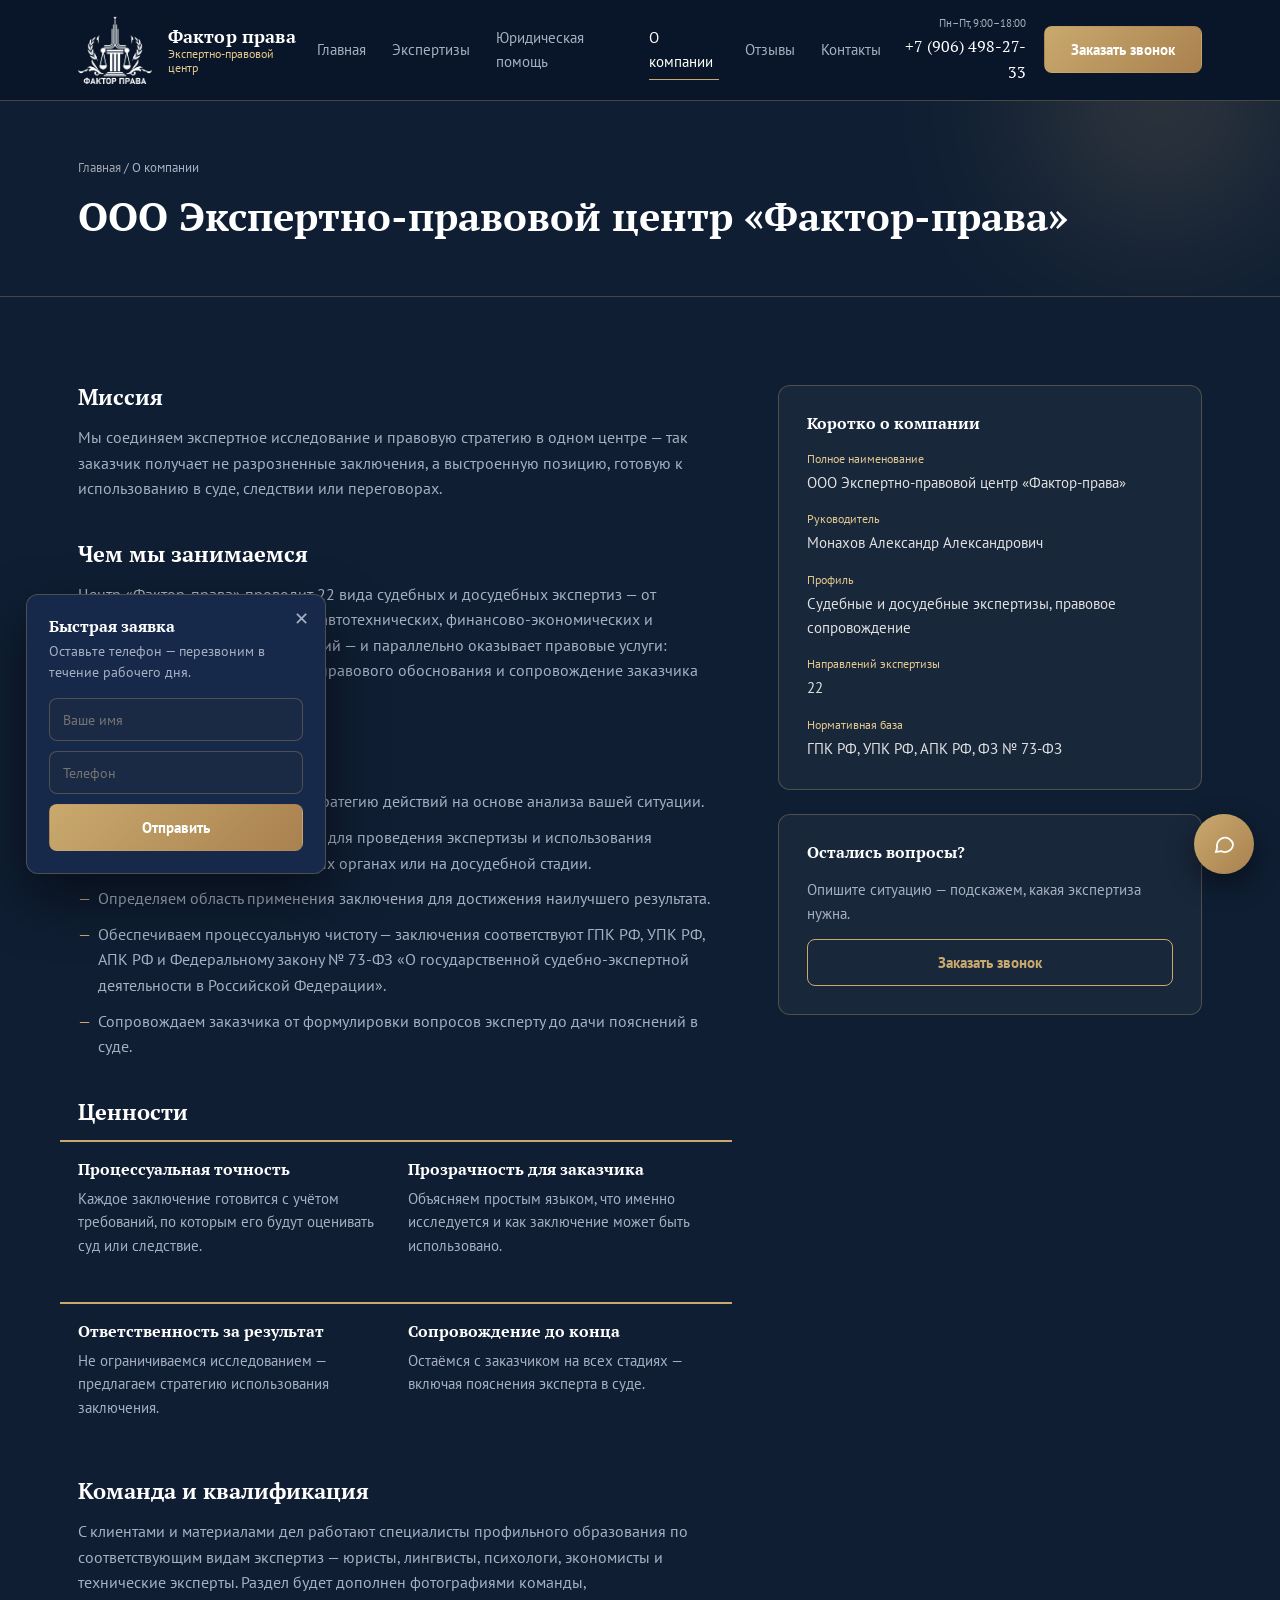
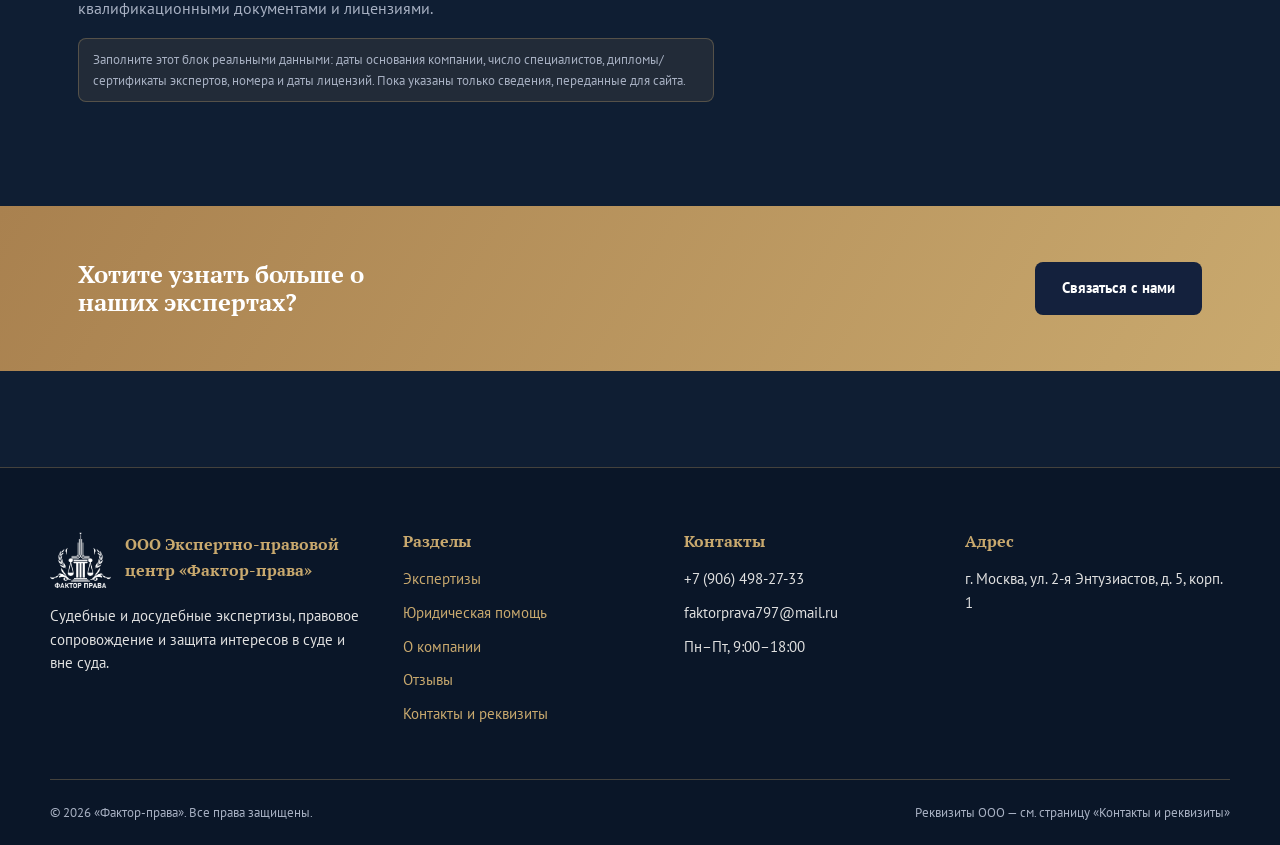
==== commit 690c9d78: "Add files via upload Signed-off-by: basil <mataba75@gmail.com>" ====
--- a/about.html
+++ b/about.html
@@ -4,7 +4,7 @@
 <meta charset="UTF-8">
 <meta name="viewport" content="width=device-width, initial-scale=1.0">
 <title>О компании — Фактор права</title>
-<meta name="description" content="ООО Экспертно-правовой центр «Фактор права» — миссия, ценности и подход к проведению экспертиз и правовому сопровождению.">
+<meta name="description" content="ООО Экспертно-правовой центр «Фактор-права» — миссия, ценности и подход к проведению экспертиз и правовому сопровождению.">
 <link rel="icon" href="images/logo-black.png">
 <link rel="preconnect" href="https://fonts.googleapis.com">
 <link href="https://fonts.googleapis.com/css2?family=PT+Serif:wght@400;700&family=PT+Sans:wght@400;700&display=swap" rel="stylesheet">
@@ -20,14 +20,15 @@
     </a>
     <nav class="main-nav" id="main-nav">
       <a href="index.html">Главная</a>
-      <a href="services.html">Экспертизы и услуги</a>
+      <a href="services.html">Экспертизы</a>
+      <a href="legal-help.html">Юридическая помощь</a>
       <a href="about.html" aria-current="page">О компании</a>
-      <a href="reviews.html">Отзывы и партнёры</a>
+      <a href="reviews.html">Отзывы</a>
       <a href="contacts.html">Контакты</a>
       <button class="btn btn-seal nav-cta" data-open-call>Заказать звонок</button>
     </nav>
     <div class="header-actions">
-      <div class="header-phone"><small>Звонок по России бесплатный</small>+7 (000) 000-00-00</div>
+      <div class="header-phone"><small>Пн–Пт, 9:00–18:00</small>+7 (906) 498-27-33</div>
       <button class="btn btn-seal" data-open-call>Заказать звонок</button>
       <button class="nav-toggle" aria-label="Открыть меню" aria-expanded="false">☰</button>
     </div>
@@ -37,7 +38,7 @@
 <div class="page-hero">
   <div class="container">
     <div class="crumb"><a href="index.html" style="color:rgba(255,255,255,.6)">Главная</a> / О компании</div>
-    <h1>ООО Экспертно-правовой центр «Фактор права»</h1>
+    <h1>ООО Экспертно-правовой центр «Фактор-права»</h1>
   </div>
 </div>
 
@@ -48,7 +49,7 @@
       <p>Мы соединяем экспертное исследование и правовую стратегию в одном центре — так заказчик получает не разрозненные заключения, а выстроенную позицию, готовую к использованию в суде, следствии или переговорах.</p>
 
       <h2>Чем мы занимаемся</h2>
-      <p>Центр «Фактор права» проводит 22 вида судебных и досудебных экспертиз — от правового анализа договоров до автотехнических, финансово-экономических и судебно-медицинских исследований — и параллельно оказывает правовые услуги: разработку стратегии, подготовку правового обоснования и сопровождение заказчика на всех этапах.</p>
+      <p>Центр «Фактор-права» проводит 22 вида судебных и досудебных экспертиз — от правового анализа договоров до автотехнических, финансово-экономических и судебно-медицинских исследований — и параллельно оказывает правовые услуги: разработку стратегии, подготовку правового обоснования и сопровождение заказчика на всех этапах.</p>
 
       <h2>Подход к работе</h2>
       <ul>
@@ -77,7 +78,9 @@
         <h3>Коротко о компании</h3>
         <dl>
           <dt>Полное наименование</dt>
-          <dd>ООО Экспертно-правовой центр «Фактор права»</dd>
+          <dd>ООО Экспертно-правовой центр «Фактор-права»</dd>
+          <dt>Руководитель</dt>
+          <dd>Монахов Александр Александрович</dd>
           <dt>Профиль</dt>
           <dd>Судебные и досудебные экспертизы, правовое сопровождение</dd>
           <dt>Направлений экспертизы</dt>
@@ -107,37 +110,53 @@
     <div>
       <div class="footer-brand">
         <img src="images/logo-white.png" alt="Фактор права">
-        <strong>ООО Экспертно-правовой центр «Фактор права»</strong>
+        <strong>ООО Экспертно-правовой центр «Фактор-права»</strong>
       </div>
       <p>Судебные и досудебные экспертизы, правовое сопровождение и защита интересов в суде и вне суда.</p>
     </div>
     <div>
       <h4>Разделы</h4>
       <ul>
-        <li><a href="services.html">Экспертизы и услуги</a></li>
+        <li><a href="services.html">Экспертизы</a></li>
+        <li><a href="legal-help.html">Юридическая помощь</a></li>
         <li><a href="about.html">О компании</a></li>
-        <li><a href="reviews.html">Отзывы и партнёры</a></li>
+        <li><a href="reviews.html">Отзывы</a></li>
         <li><a href="contacts.html">Контакты и реквизиты</a></li>
       </ul>
     </div>
     <div>
       <h4>Контакты</h4>
       <ul>
-        <li>+7 (000) 000-00-00</li>
-        <li>info@faktorprava.ru</li>
+        <li>+7 (906) 498-27-33</li>
+        <li>faktorprava797@mail.ru</li>
         <li>Пн–Пт, 9:00–18:00</li>
       </ul>
     </div>
     <div>
       <h4>Адрес</h4>
-      <ul><li>Юридический адрес уточняется — заполните на странице «Контакты»</li></ul>
+      <ul><li>г. Москва, ул. 2-я Энтузиастов, д. 5, корп. 1</li></ul>
     </div>
   </div>
   <div class="container footer-bottom">
-    <span>© 2026 «Фактор права». Все права защищены.</span>
+    <span>© 2026 «Фактор-права». Все права защищены.</span>
     <span>Реквизиты ООО — см. страницу «Контакты и реквизиты»</span>
   </div>
 </footer>
+
+<div class="floating-contact" id="floating-contact">
+  <button class="floating-contact-close" id="floating-contact-close" aria-label="Скрыть форму">✕</button>
+  <h4>Быстрая заявка</h4>
+  <p>Оставьте телефон — перезвоним в течение рабочего дня.</p>
+  <form data-demo-form>
+    <input type="text" name="name" placeholder="Ваше имя" required>
+    <input type="tel" name="phone" placeholder="Телефон" required>
+    <button class="btn btn-seal btn-block" type="submit">Отправить</button>
+    <div class="form-success"></div>
+  </form>
+</div>
+<button class="floating-contact-tab" id="floating-contact-tab">
+  <span class="dot"></span> Оставить заявку
+</button>
 
 <div class="quick-dock">
   <div class="chat-panel" id="chat-panel">
@@ -160,7 +179,7 @@
       </form>
     </div>
   </div>
-  <button class="dock-btn" id="chat-toggle" aria-label="Открыть чат с центром «Фактор права»">
+  <button class="dock-btn" id="chat-toggle" aria-label="Открыть чат с центром «Фактор-права»">
     <svg width="24" height="24" viewBox="0 0 24 24" fill="none" stroke="currentColor" stroke-width="1.8"><path d="M21 12a8 8 0 0 1-11.5 7.2L4 20l1.1-4.2A8 8 0 1 1 21 12Z"/></svg>
   </button>
 </div>
--- a/css/style.css
+++ b/css/style.css
@@ -1,28 +1,35 @@
 /* =========================================================
-   ФАКТОР ПРАВА — design tokens
-   Ink/paper/seal palette drawn from the company's own mark:
-   a column, scales and a laurel — an official, documentary
-   register rather than a generic corporate template.
+   ФАКТОР ПРАВА — design tokens (v3: dark navy + gold theme)
+   Whole site now runs on a single deep-navy surface with a
+   gold accent, per the supplied theme spec. Cards are
+   translucent dark panels with a gold hairline; popovers
+   (modal/chat/floating contact) use a solid navy so they
+   stay legible over any background.
    ========================================================= */
 
 :root{
-  --ink:        #14213D;   /* deep navy — primary */
-  --ink-2:      #2B3A54;   /* slate navy — secondary surfaces */
-  --ink-3:      #4B5A72;   /* muted navy-grey — supporting text on dark */
-  --paper:      #F3F2EE;   /* cool paper background */
-  --paper-2:    #EAE8E1;   /* slightly deeper paper, for panels */
-  --line:       #D8D4C8;   /* hairline rule */
-  --text:       #1B2027;   /* body ink */
-  --text-soft:  #565C66;   /* secondary body text */
-  --seal:       #9C7A2E;   /* bronze/gold seal accent */
-  --seal-dark:  #7E6224;
-  --white:      #FFFFFF;
+  --ink:          #0F1E33;   /* primary dark-navy background */
+  --ink-2:        #132644;   /* slightly lifted navy — alternating sections/header */
+  --ink-deep:     #0A1628;   /* deepest navy — footer */
+  --paper:        var(--ink);
+  --paper-2:      var(--ink-2);
+  --surface:      rgba(255,255,255,.045);  /* translucent card fill on dark sections */
+  --surface-solid:#16294A;                 /* opaque popover bg (modal/chat/floating) */
+  --line:         rgba(201,169,110,.3);    /* gold-tinted hairline / card border */
+  --text:         #E0E0E0;   /* body text */
+  --text-soft:    #A7B0C2;   /* secondary/muted text */
+  --heading:      #FFFFFF;   /* headings — pure white */
+  --seal:         #C9A96E;   /* gold accent — primary */
+  --seal-light:   #E3C88F;
+  --seal-dark:    #A9814F;
+  --input-bg:     #1A2A44;
 
   --serif: "PT Serif", "Georgia", serif;
   --sans:  "PT Sans", "Arial", sans-serif;
 
   --container: 1180px;
-  --radius: 2px;
+  --radius: 12px;
+  --radius-sm: 8px;
 }
 
 *, *::before, *::after{ box-sizing: border-box; }
@@ -31,14 +38,14 @@
   margin:0;
   font-family: var(--sans);
   color: var(--text);
-  background: var(--paper);
+  background: var(--ink);
   line-height: 1.6;
   -webkit-font-smoothing: antialiased;
 }
 img{ max-width:100%; display:block; }
 a{ color: inherit; text-decoration:none; }
 ul{ margin:0; padding:0; list-style:none; }
-h1,h2,h3,h4{ font-family: var(--serif); font-weight:700; margin:0; color: var(--ink); line-height:1.2; }
+h1,h2,h3,h4{ font-family: var(--serif); font-weight:700; margin:0; color: var(--heading); line-height:1.2; }
 p{ margin:0 0 1em; }
 p:last-child{ margin-bottom:0; }
 
@@ -64,94 +71,64 @@
   letter-spacing: 0.02em;
 }
 
+/* ---------- Scroll reveal ---------- */
+.reveal{ opacity: 0; transform: translateY(22px); transition: opacity .6s ease, transform .6s ease; }
+.reveal.is-visible{ opacity:1; transform:none; }
+@media print{ .reveal{ opacity:1 !important; transform:none !important; } }
+
 /* ---------- Buttons ---------- */
 .btn{
-  display:inline-flex;
-  align-items:center;
-  gap:10px;
-  padding: 13px 26px;
-  border-radius: var(--radius);
-  font-family: var(--sans);
-  font-size: 0.95rem;
-  font-weight: 700;
-  border: 1px solid transparent;
-  cursor:pointer;
-  transition: background .18s ease, color .18s ease, border-color .18s ease;
+  display:inline-flex; align-items:center; gap:10px;
+  padding: 13px 26px; border-radius: var(--radius-sm);
+  font-family: var(--sans); font-size: 0.95rem; font-weight: 700;
+  border: 1px solid transparent; cursor:pointer;
+  transition: background .18s ease, color .18s ease, border-color .18s ease, transform .18s ease, box-shadow .18s ease;
   white-space: nowrap;
 }
-.btn-primary{ background: var(--ink); color: var(--white); }
-.btn-primary:hover{ background: var(--seal-dark); }
-.btn-seal{ background: var(--seal); color: var(--white); }
-.btn-seal:hover{ background: var(--seal-dark); }
-.btn-outline{ background: transparent; color: var(--ink); border-color: var(--ink); }
-.btn-outline:hover{ background: var(--ink); color: var(--white); }
-.btn-outline-light{ background: transparent; color: var(--white); border-color: rgba(255,255,255,.55); }
-.btn-outline-light:hover{ background: rgba(255,255,255,.12); border-color: var(--white); }
+.btn-primary{ background: linear-gradient(135deg, var(--seal), var(--seal-dark)); color:#fff; }
+.btn-primary:hover{ transform: translateY(-2px); box-shadow: 0 10px 26px rgba(201,169,110,.32); }
+.btn-seal{ background: linear-gradient(135deg, var(--seal), var(--seal-dark)); color:#fff; }
+.btn-seal:hover{ transform: translateY(-2px); box-shadow: 0 10px 26px rgba(201,169,110,.32); }
+.btn-outline{ background: transparent; color: var(--seal); border-color: var(--seal); }
+.btn-outline:hover{ background: rgba(201,169,110,.12); transform: translateY(-2px); }
+.btn-outline-light{ background: transparent; color: var(--seal); border-color: var(--seal); }
+.btn-outline-light:hover{ background: rgba(201,169,110,.12); border-color: var(--seal-light); transform: translateY(-2px); }
 .btn-block{ width:100%; justify-content:center; }
 
 /* ---------- Header ---------- */
-.site-header{
-  position: sticky;
-  top:0;
-  z-index: 500;
-  background: var(--ink);
-  border-bottom: 1px solid rgba(255,255,255,.1);
-}
-.site-header .container{
-  display:flex;
-  align-items:center;
-  justify-content:space-between;
-  gap: 20px;
-  height: 84px;
-}
-.brand{
-  display:flex;
-  align-items:center;
-  gap:14px;
-  color: var(--white);
-}
-.brand img{ height: 46px; width:auto; }
+.site-header{ position: sticky; top:0; z-index: 500; background: transparent; border-bottom: 1px solid var(--line); }
+.site-header::before{
+  content:""; position:absolute; inset:0; z-index:-1;
+  background: rgba(10,22,40,.88); backdrop-filter: blur(10px);
+}
+.site-header .container{ display:flex; align-items:center; justify-content:space-between; gap: 20px; height: 100px; }
+.brand{ display:flex; align-items:center; gap:16px; color: var(--heading); }
+.brand img{ height: 68px; width:auto; transition: transform .25s ease; }
+.brand:hover img{ transform: scale(1.04); }
 .brand-text{ font-family: var(--serif); line-height:1.15; }
-.brand-text strong{ display:block; font-size:1.05rem; letter-spacing:.01em; }
-.brand-text span{ display:block; font-family: var(--sans); font-size: .72rem; color: rgba(255,255,255,.6); }
-
-.main-nav{ display:flex; align-items:center; gap: 30px; }
-.main-nav a{
-  color: rgba(255,255,255,.82);
-  font-size: .93rem;
-  padding: 6px 0;
-  border-bottom: 1px solid transparent;
-  transition: color .15s ease, border-color .15s ease;
-}
-.main-nav a:hover, .main-nav a[aria-current="page"]{ color: var(--white); border-color: var(--seal); }
+.brand-text strong{ display:block; font-size:1.15rem; letter-spacing:.01em; color: var(--heading); }
+.brand-text span{ display:block; font-family: var(--sans); font-size: .74rem; color: var(--seal-light); }
+
+.main-nav{ display:flex; align-items:center; gap: 26px; }
+.main-nav a{ color: var(--text-soft); font-size: .92rem; padding: 6px 0; border-bottom: 1px solid transparent; transition: color .15s ease, border-color .15s ease; }
+.main-nav a:hover, .main-nav a[aria-current="page"]{ color: var(--heading); border-color: var(--seal); }
 
 .header-actions{ display:flex; align-items:center; gap: 18px; }
-.header-phone{ color: var(--white); font-family: var(--serif); font-size: 1.02rem; text-align:right; }
-.header-phone small{ display:block; font-family: var(--sans); font-size:.68rem; color: rgba(255,255,255,.55); }
+.header-phone{ color: var(--heading); font-family: var(--serif); font-size: 1.02rem; text-align:right; }
+.header-phone small{ display:block; font-family: var(--sans); font-size:.68rem; color: var(--text-soft); }
 
 .nav-cta{ display:none; }
 
-.nav-toggle{
-  display:none;
-  background:none; border:1px solid rgba(255,255,255,.4);
-  width:44px; height:44px; border-radius: var(--radius);
-  color:#fff; font-size:1.3rem; cursor:pointer;
-}
+.nav-toggle{ display:none; background:none; border:1px solid var(--line); width:44px; height:44px; border-radius: var(--radius-sm); color: var(--heading); font-size:1.3rem; cursor:pointer; }
 
 @media (max-width: 980px){
   .main-nav{
-    position:fixed; inset: 84px 0 0 0;
-    background: var(--ink);
-    flex-direction:column;
-    align-items:flex-start;
-    padding: 28px;
-    gap: 6px;
-    transform: translateX(100%);
-    transition: transform .25s ease;
-    overflow-y:auto;
+    position:fixed; inset: 100px 0 0 0; background: var(--ink-deep);
+    flex-direction:column; align-items:flex-start; padding: 28px; gap: 6px;
+    transform: translateX(100%); transition: transform .25s ease; overflow-y:auto;
   }
   .main-nav.is-open{ transform: translateX(0); }
-  .main-nav a{ width:100%; padding: 14px 0; border-bottom: 1px solid rgba(255,255,255,.1); font-size:1.05rem; }
+  .main-nav a{ width:100%; padding: 14px 0; border-bottom: 1px solid var(--line); font-size:1.05rem; }
   .header-phone{ display:none; }
   .header-actions .btn-seal{ display:none; }
   .nav-toggle{ display:block; }
@@ -160,356 +137,261 @@
 }
 
 /* ---------- Footer ---------- */
-.site-footer{
-  background: var(--ink);
-  color: rgba(255,255,255,.72);
-  margin-top: 96px;
-}
-.footer-top{
-  padding: 64px 0 44px;
-  display:grid;
-  grid-template-columns: 1.3fr 1fr 1fr 1.1fr;
-  gap: 40px;
-  border-bottom: 1px solid rgba(255,255,255,.12);
-}
-.footer-top h4{ color: var(--white); font-size: 1rem; margin-bottom: 16px; }
-.footer-brand{ display:flex; gap:12px; align-items:flex-start; margin-bottom: 16px; }
-.footer-brand img{ height: 42px; }
-.footer-brand strong{ display:block; color:var(--white); font-family: var(--serif); }
-.footer-top p{ font-size: .92rem; }
+.site-footer{ background: var(--ink-deep); color: var(--text-soft); margin-top: 96px; border-top: 1px solid var(--line); }
+.footer-top{ padding: 64px 0 44px; display:grid; grid-template-columns: 1.3fr 1fr 1fr 1.1fr; gap: 40px; border-bottom: 1px solid var(--line); }
+.footer-top h4{ color: var(--seal); font-size: 1rem; margin-bottom: 16px; }
+.footer-brand{ display:flex; gap:14px; align-items:flex-start; margin-bottom: 16px; }
+.footer-brand img{ height: 56px; }
+.footer-brand strong{ display:block; color:var(--seal); font-family: var(--serif); }
+.footer-top p{ font-size: .92rem; color: var(--text); }
 .footer-top ul li{ margin-bottom: 10px; font-size: .92rem; }
-.footer-top ul a:hover{ color: var(--white); }
-.footer-bottom{
-  padding: 22px 0;
-  display:flex; justify-content:space-between; gap: 12px; flex-wrap:wrap;
-  font-size: .82rem; color: rgba(255,255,255,.5);
-}
-@media (max-width: 900px){
-  .footer-top{ grid-template-columns: 1fr 1fr; }
-}
-@media (max-width: 560px){
-  .footer-top{ grid-template-columns: 1fr; }
-}
-
-/* ---------- Hero ---------- */
-.hero{
-  position:relative;
-  background: var(--ink);
-  color: var(--white);
-  overflow:hidden;
-  padding: 96px 0 80px;
-}
-.hero-motif{
-  position:absolute; inset:0;
-  opacity:.16;
-  pointer-events:none;
-}
-.hero-inner{
-  position:relative;
-  display:grid;
-  grid-template-columns: 1.1fr 0.7fr;
-  gap: 60px;
-  align-items:end;
-}
-.hero-kicker{
-  display:flex; align-items:center; gap: 12px;
-  font-size:.85rem; color: rgba(255,255,255,.6);
-  margin-bottom: 22px;
-  padding-left: 2px;
-}
+.footer-top ul a{ color: var(--seal); }
+.footer-top ul a:hover{ color: var(--seal-light); }
+.footer-top ul li:not(:has(a)){ color: var(--text); }
+.footer-bottom{ padding: 22px 0; display:flex; justify-content:space-between; gap: 12px; flex-wrap:wrap; font-size: .82rem; color: var(--text-soft); }
+@media (max-width: 900px){ .footer-top{ grid-template-columns: 1fr 1fr; } }
+@media (max-width: 560px){ .footer-top{ grid-template-columns: 1fr; } }
+
+/* ---------- Hero (centered, per theme spec) ---------- */
+.hero{ position:relative; background: var(--ink); color: var(--heading); overflow:hidden; padding: 110px 0 90px; text-align:center; }
+.hero::before, .hero::after{ content:""; position:absolute; border-radius:50%; filter: blur(90px); opacity:.28; pointer-events:none; z-index:0; animation: heroDrift 22s ease-in-out infinite alternate; }
+.hero::before{ width:460px; height:460px; top:-160px; left:-100px; background: radial-gradient(circle, var(--seal-light), transparent 70%); }
+.hero::after{ width:420px; height:420px; bottom:-180px; right:6%; background: radial-gradient(circle, var(--seal), transparent 70%); animation-delay: -11s; }
+@keyframes heroDrift{ from{ transform: translate(0,0) scale(1); } to{ transform: translate(50px, 34px) scale(1.18); } }
+.hero-motif{ position:absolute; inset:0; opacity:.16; pointer-events:none; z-index:0; transition: transform .3s ease-out; }
+.hero-inner{ position:relative; z-index:1; max-width: 760px; margin: 0 auto; display:flex; flex-direction:column; align-items:center; }
+.hero-kicker{ display:flex; align-items:center; gap: 12px; font-size:.85rem; color: var(--seal-light); margin-bottom: 22px; }
 .hero-kicker .rule{ width:36px; height:1px; background: var(--seal); }
-.hero h1{
-  color: var(--white);
-  font-size: clamp(2.1rem, 4vw, 3.1rem);
-  max-width: 15ch;
-  margin-bottom: 22px;
-}
-.hero-lede{
-  color: rgba(255,255,255,.78);
-  font-size: 1.08rem;
-  max-width: 46ch;
-  margin-bottom: 34px;
-}
-.hero-cta{ display:flex; gap: 16px; flex-wrap:wrap; margin-bottom: 44px;}
-.hero-stats{
-  display:flex; gap: 44px; border-top: 1px solid rgba(255,255,255,.16); padding-top: 26px;
-}
-.hero-stat b{ display:block; font-family: var(--serif); font-size: 1.7rem; color: var(--white); }
-.hero-stat span{ font-size: .82rem; color: rgba(255,255,255,.58); }
-.hero-panel{
-  border: 1px solid rgba(255,255,255,.18);
-  padding: 30px;
-  background: rgba(255,255,255,.04);
-}
-.hero-panel h3{ color:var(--white); font-size:1.15rem; margin-bottom:14px; }
-.hero-panel p{ color: rgba(255,255,255,.7); font-size:.94rem; }
-.hero-panel form{ margin-top: 18px; display:flex; flex-direction:column; gap:12px; }
-
-@media (max-width: 900px){
-  .hero-inner{ grid-template-columns: 1fr; }
-  .hero-stats{ flex-wrap:wrap; row-gap:20px; }
-}
+.hero h1{ color: var(--heading); font-size: clamp(2rem, 4vw, 3rem); margin-bottom: 22px; }
+.hero-lede{ color: var(--text); font-size: 1.08rem; max-width: 54ch; margin: 0 auto 34px; }
+.hero-cta{ display:flex; gap: 16px; flex-wrap:wrap; justify-content:center; margin-bottom: 22px; }
+.hero-link{ font-size:.9rem; color: var(--seal); border-bottom: 1px solid rgba(201,169,110,.4); }
+.hero-link:hover{ color: var(--seal-light); border-color: var(--seal-light); }
+
+@media (max-width: 640px){ .hero{ padding: 90px 0 70px; } }
 
 /* ---------- Section scaffolding ---------- */
 section{ padding: 88px 0; }
-.section-head{
-  display:flex; justify-content:space-between; align-items:flex-end; gap: 30px;
-  margin-bottom: 48px;
-}
-.section-head h2{ font-size: clamp(1.6rem, 2.6vw, 2.1rem); max-width: 20ch; }
-.section-lede{ color: var(--text-soft); max-width: 42ch; font-size: 1rem; }
-.section-dark{ background: var(--ink-2); color: rgba(255,255,255,.86); }
-.section-dark h2, .section-dark h3{ color: var(--white); }
-.section-dark .section-lede{ color: rgba(255,255,255,.62); }
-.section-paper2{ background: var(--paper-2); }
-
-@media (max-width: 760px){
-  .section-head{ flex-direction:column; align-items:flex-start; gap:14px; }
-}
-
-/* ---------- Directions grid (home) ---------- */
-.directions-grid{
-  display:grid;
-  grid-template-columns: repeat(3, 1fr);
-  gap: 1px;
-  background: var(--line);
-  border: 1px solid var(--line);
-}
-.direction-card{
-  background: var(--paper);
-  padding: 32px 28px;
-  display:flex;
-  flex-direction:column;
-  gap: 16px;
-  transition: background .15s ease;
-}
-.direction-card:hover{ background: var(--white); }
-.direction-card .icon{ color: var(--seal); }
-.direction-card h3{ font-size: 1.05rem; }
-.direction-card p{ color: var(--text-soft); font-size: .92rem; }
-.direction-card .go{ margin-top:auto; font-size: .84rem; color: var(--ink); font-weight:700; }
+.section-head{ display:flex; justify-content:space-between; align-items:flex-end; gap: 30px; margin-bottom: 48px; }
+.section-head.centered{ flex-direction:column; align-items:center; text-align:center; }
+.section-head h2{ font-size: clamp(1.6rem, 2.6vw, 2.1rem); max-width: 24ch; }
+.section-lede{ color: var(--text-soft); max-width: 46ch; font-size: 1rem; }
+.section-dark{ background: var(--ink-2); }
+.section-paper2{ background: var(--ink-2); }
+@media (max-width: 760px){ .section-head{ flex-direction:column; align-items:flex-start; gap:14px; } }
+
+/* ---------- Generic translucent gold-bordered card grid ---------- */
+.card-grid{ display:grid; gap: 22px; }
+.gcard{
+  position:relative; overflow:hidden;
+  background: var(--surface); border: 1px solid var(--line); border-radius: var(--radius);
+  padding: 30px 26px; transition: transform .28s ease, box-shadow .28s ease, border-color .28s ease;
+}
+.gcard::before{ content:""; position:absolute; top:0; left:0; right:0; height:3px; background: linear-gradient(90deg, var(--seal), var(--seal-light)); transform: scaleX(0); transform-origin:left; transition: transform .3s ease; }
+.gcard:hover{ transform: translateY(-6px); box-shadow: 0 22px 44px rgba(0,0,0,.35); border-color: var(--seal); }
+.gcard:hover::before{ transform: scaleX(1); }
+.gcard .num{ font-family: var(--serif); color: var(--seal); font-size:1.1rem; display:block; margin-bottom:14px; }
+.gcard .icon{ color: var(--seal); font-size:1.6rem; margin-bottom:6px; }
+.gcard h3, .gcard h4{ color: var(--heading); font-size: 1.05rem; margin-bottom: 10px; }
+.gcard p{ color: var(--text-soft); font-size: .92rem; }
+.gcard .go{ margin-top:16px; display:inline-block; font-size: .84rem; color: var(--seal); font-weight:700; }
+.gcard .go:hover{ color: var(--seal-light); }
+
+/* Steps (Block 1 — Как мы работаем) */
+.steps-grid{ grid-template-columns: repeat(4, 1fr); }
+@media (max-width: 980px){ .steps-grid{ grid-template-columns: repeat(2,1fr); } }
+@media (max-width: 560px){ .steps-grid{ grid-template-columns: 1fr; } }
+
+/* Directions (Block 6) */
+.directions-grid{ grid-template-columns: repeat(3, 1fr); }
 @media (max-width: 860px){ .directions-grid{ grid-template-columns: repeat(2,1fr);} }
 @media (max-width: 560px){ .directions-grid{ grid-template-columns: 1fr;} }
 
-/* ---------- Advantages ---------- */
-.advantages{
-  display:grid; grid-template-columns: repeat(5, 1fr); gap: 0;
-  border-top:1px solid rgba(255,255,255,.15);
-}
-.advantage{
-  padding: 30px 22px 0;
-  border-left: 1px solid rgba(255,255,255,.15);
-}
-.advantage:first-child{ border-left:none; padding-left:0; }
-.advantage .num{ font-family: var(--serif); color: var(--seal); font-size:1.1rem; display:block; margin-bottom:14px; }
-.advantage h4{ color:var(--white); font-size:.98rem; margin-bottom:10px; }
-.advantage p{ font-size:.88rem; color: rgba(255,255,255,.6); }
-@media (max-width: 980px){ .advantages{ grid-template-columns: repeat(2,1fr); } .advantage{border-left:none; border-top:1px solid rgba(255,255,255,.15); padding:26px 0 0;} }
+/* ---------- Split cards (Block 2 — Два направления) ---------- */
+.split-grid{ display:grid; grid-template-columns: 1fr 1fr; gap: 28px; }
+.split-card{
+  position:relative; overflow:hidden;
+  background: var(--surface); border: 1px solid var(--line); border-radius: var(--radius);
+  padding: 40px 36px; transition: transform .28s ease, box-shadow .28s ease, border-color .28s ease;
+}
+.split-card.gold-tint{ background: linear-gradient(160deg, rgba(201,169,110,.1), rgba(255,255,255,.03)); }
+.split-card:hover{ transform: translateY(-6px); box-shadow: 0 24px 50px rgba(0,0,0,.4); border-color: var(--seal); }
+.split-card .icon{ font-size: 2.2rem; margin-bottom: 18px; filter: grayscale(0) sepia(1) saturate(3) hue-rotate(0deg); }
+.split-card h3{ font-size: 1.3rem; margin-bottom: 14px; }
+.split-card p{ color: var(--text-soft); margin-bottom: 22px; }
+@media (max-width: 800px){ .split-grid{ grid-template-columns: 1fr; } }
+
+/* ---------- Stats strip (Block 4) ---------- */
+.stats-strip{ display:grid; grid-template-columns: repeat(4, 1fr); gap: 30px; text-align:center; }
+.stat-item b{ display:block; font-family: var(--serif); font-size: 1.8rem; color: var(--heading); background: linear-gradient(90deg, var(--seal-light), var(--heading)); -webkit-background-clip:text; background-clip:text; margin-bottom:8px; }
+.stat-item span{ font-size: .86rem; color: var(--text-soft); }
+@media (max-width: 860px){ .stats-strip{ grid-template-columns: repeat(2,1fr); row-gap: 34px; } }
 
 /* ---------- Testimonials ---------- */
-.testimonials{ display:grid; grid-template-columns: repeat(3,1fr); gap: 28px; }
-.testimonial{
-  background: var(--white); border: 1px solid var(--line); padding: 30px;
-}
-.testimonial p{ font-size: .95rem; color: var(--text); font-style:italic; margin-bottom: 20px; }
+.testimonials{ display:grid; grid-template-columns: repeat(2,1fr); gap: 28px; }
+.testimonial{ background: var(--surface); border: 1px solid var(--line); border-radius: var(--radius); padding: 30px; transition: transform .25s ease, box-shadow .25s ease; }
+.testimonial:hover{ transform: translateY(-4px); box-shadow: 0 18px 36px rgba(0,0,0,.32); }
+.testimonial p{ font-size: .98rem; color: var(--text); font-style:italic; margin-bottom: 20px; }
 .testimonial-author{ display:flex; justify-content:space-between; align-items:baseline; border-top: 1px solid var(--line); padding-top:14px; }
-.testimonial-author strong{ font-family: var(--serif); font-size:.95rem; }
-.testimonial-author span{ font-size:.8rem; color: var(--text-soft); }
-@media (max-width: 900px){ .testimonials{ grid-template-columns: 1fr; } }
-
-/* ---------- Registry list (services) ---------- */
-.registry-nav{
-  display:flex; flex-wrap:wrap; gap:10px 22px;
-  padding: 18px 0 34px;
-  border-bottom: 1px solid var(--line);
-  margin-bottom: 10px;
-}
-.registry-nav a{ font-size:.86rem; color: var(--text-soft); border-bottom:1px solid transparent; }
-.registry-nav a:hover{ color: var(--ink); border-color: var(--seal); }
+.testimonial-author strong{ font-family: var(--serif); font-size:.95rem; color: var(--seal); }
+@media (max-width: 760px){ .testimonials{ grid-template-columns: 1fr; } }
+
+/* ---------- Registry list (services & legal-help pages) ---------- */
+.registry-nav{ display:flex; flex-wrap:wrap; gap:10px 22px; padding: 18px 0 34px; border-bottom: 1px solid var(--line); margin-bottom: 10px; }
+.registry-nav a{ font-size:.86rem; color: var(--text-soft); border-bottom:1px solid transparent; transition: color .15s ease; }
+.registry-nav a:hover{ color: var(--seal); border-color: var(--seal); }
 
 .registry-group{ padding-top: 56px; }
 .registry-group:first-of-type{ padding-top: 8px; }
 .registry-group > h2{ font-size: 1.3rem; margin-bottom: 6px; }
 .registry-group > .section-lede{ margin-bottom: 26px; }
 
-.registry-item{
-  border-bottom: 1px solid var(--line);
-}
-.registry-item summary{
-  list-style:none;
-  cursor:pointer;
-  padding: 26px 0;
-  display:grid;
-  grid-template-columns: 64px 1fr 24px;
-  gap: 22px;
-  align-items:start;
-}
+.registry-item{ border-bottom: 1px solid var(--line); transition: background .2s ease; border-radius: var(--radius-sm); }
+.registry-item:hover{ background: rgba(201,169,110,.06); }
+.registry-item summary{ list-style:none; cursor:pointer; padding: 26px 14px; margin: 0 -14px; display:grid; grid-template-columns: 64px 1fr 24px; gap: 22px; align-items:start; }
 .registry-item summary::-webkit-details-marker{ display:none; }
 .registry-item .idx{ font-family: var(--serif); color: var(--seal); font-size: 1.15rem; }
-.registry-item h3{ font-size: 1.08rem; margin-bottom: 8px; }
+.registry-item h3{ font-size: 1.08rem; margin-bottom: 8px; color: var(--heading); }
 .registry-item .short{ color: var(--text-soft); font-size: .93rem; }
-.registry-item .chev{
-  width:24px; height:24px; border:1px solid var(--line); border-radius:50%;
-  display:flex; align-items:center; justify-content:center; color: var(--ink);
-  transition: transform .2s ease, background .2s ease;
-  margin-top: 2px;
-}
-.registry-item[open] .chev{ transform: rotate(45deg); background: var(--ink); color:#fff; border-color: var(--ink); }
-.registry-body{
-  padding: 0 0 32px 86px;
-  display:grid;
-  grid-template-columns: repeat(3, 1fr);
-  gap: 26px;
-}
-.registry-body div h4{
-  font-family: var(--sans); font-weight:700; font-size:.78rem; text-transform:none;
-  color: var(--ink); margin-bottom:8px; letter-spacing:.01em;
-}
+.registry-item .chev{ width:24px; height:24px; border:1px solid var(--line); border-radius:50%; display:flex; align-items:center; justify-content:center; color: var(--seal); transition: transform .2s ease, background .2s ease; margin-top: 2px; }
+.registry-item[open] .chev{ transform: rotate(45deg); background: linear-gradient(135deg, var(--seal), var(--seal-light)); color:#1A1200; border-color: transparent; }
+.registry-body{ padding: 0 14px 32px 100px; margin: 0 -14px; display:grid; grid-template-columns: repeat(3, 1fr); gap: 26px; animation: fadeSlideIn .3s ease; }
+@keyframes fadeSlideIn{ from{ opacity:0; transform: translateY(-6px);} to{ opacity:1; transform:none; } }
+.registry-body div h4{ font-family: var(--sans); font-weight:700; font-size:.78rem; color: var(--seal-light); margin-bottom:8px; letter-spacing:.01em; }
 .registry-body div h4 .tag{ color: var(--seal); }
 .registry-body p{ font-size: .89rem; color: var(--text-soft); }
-
 @media (max-width: 760px){
   .registry-item summary{ grid-template-columns: 40px 1fr 24px; gap:14px; }
   .registry-body{ grid-template-columns: 1fr; padding-left: 54px; gap:18px; }
 }
 
+/* ---------- FAQ accordion (Block 8) ---------- */
+.faq-list{ max-width: 820px; margin: 0 auto; display:flex; flex-direction:column; gap:14px; }
+.faq-item{ background: var(--surface); border: 1px solid var(--line); border-radius: var(--radius); overflow:hidden; }
+.faq-item summary{ list-style:none; cursor:pointer; padding: 22px 26px; display:flex; justify-content:space-between; align-items:center; gap:16px; font-family: var(--serif); color: var(--heading); font-size:1.02rem; }
+.faq-item summary::-webkit-details-marker{ display:none; }
+.faq-item .chev{ width:26px; height:26px; border:1px solid var(--line); border-radius:50%; display:flex; align-items:center; justify-content:center; color: var(--seal); flex-shrink:0; transition: transform .2s ease, background .2s ease; }
+.faq-item[open] .chev{ transform: rotate(45deg); background: linear-gradient(135deg, var(--seal), var(--seal-light)); color:#1A1200; border-color: transparent; }
+.faq-item .faq-body{ padding: 0 26px 24px; color: var(--text-soft); font-size:.94rem; animation: fadeSlideIn .3s ease; }
+
 /* ---------- Generic content page layout (about/contacts) ---------- */
-.page-hero{
-  background: var(--ink); color: var(--white);
-  padding: 56px 0;
-}
-.page-hero .crumb{ font-size:.82rem; color: rgba(255,255,255,.55); margin-bottom:14px; }
-.page-hero h1{ color: var(--white); font-size: clamp(1.8rem, 3.4vw, 2.5rem); }
+.page-hero{ background: var(--ink); color: var(--heading); padding: 56px 0; position: relative; overflow: hidden; border-bottom: 1px solid var(--line); }
+.page-hero::before{ content:""; position:absolute; width:360px; height:360px; border-radius:50%; top:-180px; right:-60px; filter: blur(80px); opacity:.3; background: radial-gradient(circle, var(--seal), transparent 70%); }
+.page-hero .container{ position:relative; }
+.page-hero .crumb{ font-size:.82rem; color: var(--text-soft); margin-bottom:14px; }
+.page-hero .crumb a{ color: var(--text-soft); }
+.page-hero h1{ color: var(--heading); font-size: clamp(1.8rem, 3.4vw, 2.5rem); }
 
 .content-grid{ display:grid; grid-template-columns: 1.5fr 1fr; gap: 64px; }
-.content-grid .prose h2{ font-size:1.35rem; margin: 40px 0 14px; }
+.content-grid .prose h2{ font-size:1.35rem; margin: 40px 0 14px; color: var(--heading); }
 .content-grid .prose h2:first-child{ margin-top:0; }
 .content-grid .prose p{ color: var(--text-soft); margin-bottom:16px; }
 .content-grid .prose ul{ margin: 0 0 16px; }
 .content-grid .prose li{ position:relative; padding-left:20px; color: var(--text-soft); margin-bottom:10px; }
 .content-grid .prose li::before{ content:"—"; position:absolute; left:0; color: var(--seal); }
 
-.side-card{ background: var(--white); border:1px solid var(--line); padding: 28px; margin-bottom: 24px; }
-.side-card h3{ font-size: 1rem; margin-bottom: 16px; }
+.side-card{ background: var(--surface); border:1px solid var(--line); border-radius: var(--radius); padding: 28px; margin-bottom: 24px; }
+.side-card h3{ font-size: 1rem; margin-bottom: 16px; color: var(--heading); }
 .side-card dl{ margin:0; }
-.side-card dt{ font-size: .78rem; color: var(--text-soft); margin-top:14px; }
+.side-card dt{ font-size: .78rem; color: var(--seal-light); margin-top:14px; }
 .side-card dt:first-child{ margin-top:0; }
-.side-card dd{ margin:2px 0 0; font-size:.95rem; }
-.placeholder-note{
-  font-size:.82rem; color: var(--seal-dark); background: #FBF3E1; border:1px solid #ECD9AC;
-  padding:10px 14px; margin-top:16px;
-}
+.side-card dd{ margin:2px 0 0; font-size:.95rem; color: var(--text); }
+.placeholder-note{ font-size:.82rem; color: var(--seal-light); background: rgba(201,169,110,.1); border:1px solid var(--line); border-radius: var(--radius-sm); padding:10px 14px; margin-top:16px; }
 
 @media (max-width: 900px){ .content-grid{ grid-template-columns: 1fr; } }
 
 /* Team/values grid on about */
 .values-grid{ display:grid; grid-template-columns: repeat(2,1fr); gap: 24px; margin-top: 8px;}
-.value-card{ border-top: 2px solid var(--seal); padding-top:16px; }
-.value-card h4{ font-size: 1rem; margin-bottom: 8px; }
+.value-card{ border-top: 2px solid var(--seal); padding: 18px 18px 4px; margin: 0 -18px; border-radius: 0 0 var(--radius-sm) var(--radius-sm); transition: background .2s ease; }
+.value-card:hover{ background: rgba(201,169,110,.06); }
+.value-card h4{ font-size: 1rem; margin-bottom: 8px; color: var(--heading); }
 .value-card p{ color: var(--text-soft); font-size: .92rem; }
 @media (max-width: 640px){ .values-grid{ grid-template-columns: 1fr; } }
 
 /* ---------- Forms ---------- */
 .field{ display:flex; flex-direction:column; gap:6px; }
-.field label{ font-size:.8rem; color: rgba(255,255,255,.7); }
+.field label{ font-size:.8rem; color: var(--text-soft); }
 .field input, .field textarea, .field select{
-  background: rgba(255,255,255,.06);
-  border: 1px solid rgba(255,255,255,.28);
-  color: var(--white);
-  padding: 12px 14px;
-  font-family: var(--sans);
-  font-size: .92rem;
-  border-radius: var(--radius);
-}
-.field input::placeholder, .field textarea::placeholder{ color: rgba(255,255,255,.4); }
+  background: var(--input-bg); border: 1px solid var(--line); color: #fff;
+  padding: 12px 14px; font-family: var(--sans); font-size: .92rem; border-radius: var(--radius-sm);
+}
+.field input::placeholder, .field textarea::placeholder{ color: rgba(255,255,255,.38); }
 .field input:focus, .field textarea:focus, .field select:focus{ outline:2px solid var(--seal); border-color: var(--seal); }
 
-/* Light-surface form variant (used on white cards) */
 .form-light .field label{ color: var(--text-soft); }
-.form-light .field input, .form-light .field textarea, .form-light .field select{
-  background: var(--paper); border: 1px solid var(--line); color: var(--text);
-}
+.form-light .field input, .form-light .field textarea, .form-light .field select{ background: var(--input-bg); border: 1px solid var(--line); color:#fff; }
 .form-light .field input:focus, .form-light .field textarea:focus{ outline:2px solid var(--seal); border-color: var(--seal); }
 
 .form-note{ font-size:.78rem; color: var(--text-soft); }
-.form-success{
-  display:none; background:#EAF3EA; border:1px solid #B9D8B9; color:#245A24;
-  padding:12px 14px; font-size:.88rem; margin-top:14px;
-}
+.form-success{ display:none; background: rgba(90,168,90,.15); border:1px solid rgba(90,168,90,.4); color:#BEE6BE; border-radius: var(--radius-sm); padding:12px 14px; font-size:.88rem; margin-top:14px; }
 .form-success.is-visible{ display:block; }
 
-/* ---------- Contact form section (contacts page) ---------- */
-.contact-form-panel{ background: var(--ink); color:var(--white); padding: 44px; }
-.contact-form-panel h3{ color:var(--white); margin-bottom:8px; }
-.contact-form-panel .section-lede{ color: rgba(255,255,255,.62); margin-bottom: 26px; }
+.contact-form-panel{ background: var(--surface); border: 1px solid var(--line); color: var(--text); padding: 44px; border-radius: var(--radius); }
+.contact-form-panel h3{ color: var(--heading); margin-bottom:8px; }
+.contact-form-panel .section-lede{ color: var(--text-soft); margin-bottom: 26px; }
 .form-grid{ display:grid; grid-template-columns: 1fr 1fr; gap: 18px; }
 .form-grid .full{ grid-column: 1 / -1; }
 @media (max-width:640px){ .form-grid{ grid-template-columns: 1fr; } .contact-form-panel{ padding: 28px 22px; } }
 
+/* ---------- Application form block (Block 9) ---------- */
+.apply-panel{ max-width: 640px; margin: 0 auto; background: var(--surface); border: 1px solid var(--line); border-radius: var(--radius); padding: 44px; }
+.apply-panel h2{ margin-bottom: 10px; }
+.apply-panel .section-lede{ margin: 0 auto 26px; }
+
 /* ---------- Map placeholder ---------- */
-.map-placeholder{
-  height: 340px; border: 1px solid var(--line); background:
-    repeating-linear-gradient(45deg, var(--paper-2), var(--paper-2) 10px, var(--paper) 10px, var(--paper) 20px);
-  display:flex; align-items:center; justify-content:center; color: var(--text-soft); font-size:.9rem; text-align:center; padding: 20px;
-}
+.map-placeholder{ height: 340px; border: 1px solid var(--line); border-radius: var(--radius); background: repeating-linear-gradient(45deg, var(--ink-2), var(--ink-2) 10px, var(--ink) 10px, var(--ink) 20px); display:flex; align-items:center; justify-content:center; color: var(--text-soft); font-size:.9rem; text-align:center; padding: 20px; }
 
 /* ---------- CTA strip ---------- */
-.cta-strip{
-  background: var(--seal); color:#fff; padding: 54px 0; text-align:left;
-}
+.cta-strip{ background: linear-gradient(120deg, var(--seal-dark), var(--seal)); color:#fff; padding: 54px 0; text-align:left; }
 .cta-strip .container{ display:flex; align-items:center; justify-content:space-between; gap:24px; flex-wrap:wrap; }
 .cta-strip h2{ color:#fff; font-size:1.5rem; max-width:24ch; }
 @media (max-width:760px){ .cta-strip .container{ flex-direction:column; align-items:flex-start; } }
 
 /* ---------- Floating quick-contact + chat widget ---------- */
-.quick-dock{
-  position: fixed; right: 26px; bottom: 26px; z-index: 600;
-  display:flex; flex-direction:column; align-items:flex-end; gap:12px;
-}
-.dock-btn{
-  width:58px; height:58px; border-radius:50%;
-  background: var(--ink); color:#fff;
-  display:flex; align-items:center; justify-content:center;
-  border:none; cursor:pointer; box-shadow: 0 8px 24px rgba(20,33,61,.28);
-  transition: background .15s ease, transform .15s ease;
-}
-.dock-btn:hover{ background: var(--seal-dark); transform: translateY(-2px); }
-
-.chat-panel{
-  position: fixed; right: 26px; bottom: 96px; z-index: 601;
-  width: 340px; max-width: calc(100vw - 40px);
-  background: var(--white); border:1px solid var(--line);
-  box-shadow: 0 20px 50px rgba(20,33,61,.22);
-  display:none; flex-direction:column; overflow:hidden;
-}
-.chat-panel.is-open{ display:flex; }
-.chat-head{
-  background: var(--ink); color:#fff; padding: 16px 18px;
-  display:flex; align-items:center; justify-content:space-between; gap:10px;
-}
+.quick-dock{ position: fixed; right: 26px; bottom: 26px; z-index: 600; display:flex; flex-direction:column; align-items:flex-end; gap:12px; }
+.dock-btn{ width:60px; height:60px; border-radius:50%; background: linear-gradient(135deg, var(--seal), var(--seal-dark)); color:#fff; display:flex; align-items:center; justify-content:center; border:none; cursor:pointer; box-shadow: 0 10px 28px rgba(0,0,0,.45); transition: transform .2s ease, box-shadow .2s ease; }
+.dock-btn:hover{ transform: translateY(-3px) scale(1.04); box-shadow: 0 16px 34px rgba(0,0,0,.5); }
+
+.chat-panel{ position: fixed; right: 26px; bottom: 100px; z-index: 601; width: 340px; max-width: calc(100vw - 40px); background: var(--surface-solid); border:1px solid var(--line); border-radius: var(--radius); box-shadow: 0 24px 60px rgba(0,0,0,.5); display:none; flex-direction:column; overflow:hidden; transform: translateY(12px); opacity:0; transition: transform .22s ease, opacity .22s ease; }
+.chat-panel.is-open{ display:flex; transform:none; opacity:1; }
+.chat-head{ background: linear-gradient(135deg, var(--seal-dark), var(--seal)); color: #fff; padding: 16px 18px; display:flex; align-items:center; justify-content:space-between; gap:10px; }
 .chat-head strong{ font-family: var(--serif); font-size: .98rem; display:block; }
-.chat-head span{ font-size:.76rem; color: rgba(255,255,255,.6); }
-.chat-close{ background:none; border:none; color:#fff; font-size:1.2rem; cursor:pointer; line-height:1; }
+.chat-head span{ font-size:.76rem; color: rgba(255,255,255,.75); }
+.chat-close{ background:none; border:none; color: #fff; font-size:1.2rem; cursor:pointer; line-height:1; }
 .chat-body{ padding: 18px; display:flex; flex-direction:column; gap:14px; max-height: 60vh; overflow-y:auto; }
-.chat-bubble{ background: var(--paper-2); padding: 12px 14px; font-size:.88rem; border-radius: 2px 10px 10px 10px; max-width: 92%; }
+.chat-bubble{ background: var(--ink-2); color: var(--text); padding: 12px 14px; font-size:.88rem; border-radius: 4px var(--radius) var(--radius) var(--radius); max-width: 92%; border: 1px solid var(--line); }
 .chat-quick{ display:flex; flex-wrap:wrap; gap:8px; }
-.chat-quick button{
-  background:#fff; border:1px solid var(--line); padding: 8px 12px; font-size:.8rem; cursor:pointer; border-radius: 20px;
-  color: var(--ink);
-}
-.chat-quick button:hover{ border-color: var(--seal); color: var(--seal-dark); }
+.chat-quick button{ background: var(--ink-2); border:1px solid var(--line); padding: 8px 12px; font-size:.8rem; cursor:pointer; border-radius: 20px; color: var(--seal-light); transition: border-color .15s ease, color .15s ease; }
+.chat-quick button:hover{ border-color: var(--seal); color: var(--seal-light); }
 .chat-callform{ display:none; flex-direction:column; gap:10px; }
 .chat-callform.is-visible{ display:flex; }
 
+/* ---------- Floating contact card ---------- */
+.floating-contact{ position: fixed; left: 26px; bottom: 26px; z-index: 599; width: 300px; max-width: calc(100vw - 40px); background: var(--surface-solid); backdrop-filter: blur(10px); border: 1px solid var(--line); border-radius: var(--radius); box-shadow: 0 24px 54px rgba(0,0,0,.5); padding: 22px; transform: translateY(24px) scale(.98); opacity:0; pointer-events:none; transition: transform .3s ease, opacity .3s ease; }
+.floating-contact.is-visible{ transform:none; opacity:1; pointer-events:auto; }
+.floating-contact h4{ font-size: 1rem; margin-bottom:4px; color: var(--heading); }
+.floating-contact p{ font-size:.85rem; color: var(--text-soft); margin-bottom:14px; }
+.floating-contact-close{ position:absolute; top:10px; right:10px; background:none; border:none; cursor:pointer; color: var(--text-soft); font-size:1.1rem; line-height:1; width:28px; height:28px; }
+.floating-contact form{ display:flex; flex-direction:column; gap:10px; }
+.floating-contact input{ background: var(--input-bg); border:1px solid var(--line); border-radius: var(--radius-sm); padding: 11px 13px; font-family: var(--sans); font-size:.9rem; color: #fff; }
+.floating-contact input:focus{ outline:2px solid var(--seal); border-color: var(--seal); }
+
+.floating-contact-tab{ position: fixed; left: 26px; bottom: 26px; z-index: 598; background: linear-gradient(135deg, var(--seal), var(--seal-dark)); color:#fff; border:none; border-radius: 999px; padding: 14px 22px 14px 18px; font-family: var(--sans); font-weight:700; font-size:.88rem; cursor:pointer; display:flex; align-items:center; gap:8px; box-shadow: 0 12px 30px rgba(0,0,0,.4); transform: translateY(0); opacity:1; transition: transform .3s ease, opacity .3s ease; }
+.floating-contact-tab.is-hidden{ transform: translateY(24px); opacity:0; pointer-events:none; }
+.floating-contact-tab .dot{ width:8px; height:8px; border-radius:50%; background:#fff; opacity:.7; animation: pulseDot 1.8s ease-in-out infinite; }
+@keyframes pulseDot{ 0%,100%{ opacity:.4; transform:scale(1);} 50%{ opacity:1; transform:scale(1.3);} }
+
+@media (max-width: 640px){
+  .floating-contact, .floating-contact-tab{ left: 16px; bottom: 16px; }
+  .floating-contact{ width: calc(100vw - 32px); }
+}
+
 /* ---------- Dialog (order-a-call) ---------- */
-dialog.modal{
-  border:none; padding:0; max-width: 420px; width: calc(100vw - 40px);
-  box-shadow: 0 30px 70px rgba(20,33,61,.35);
-}
-dialog.modal::backdrop{ background: rgba(20,33,61,.55); }
-.modal-inner{ background: var(--white); padding: 32px; }
+dialog.modal{ border:none; padding:0; max-width: 420px; width: calc(100vw - 40px); border-radius: var(--radius); box-shadow: 0 30px 70px rgba(0,0,0,.6); }
+dialog.modal::backdrop{ background: rgba(6,12,24,.7); backdrop-filter: blur(2px); }
+.modal-inner{ background: var(--surface-solid); padding: 32px; border-radius: var(--radius); border: 1px solid var(--line); }
 .modal-head{ display:flex; justify-content:space-between; align-items:flex-start; margin-bottom: 6px; gap: 16px;}
-.modal-head h3{ font-size: 1.2rem; }
+.modal-head h3{ font-size: 1.2rem; color: var(--heading); }
 .modal-close{ background:none; border:none; font-size:1.3rem; cursor:pointer; color: var(--text-soft); line-height:1; }
 .modal-lede{ color: var(--text-soft); font-size:.9rem; margin-bottom: 20px; }
 .modal-inner form{ display:flex; flex-direction:column; gap:14px; }
